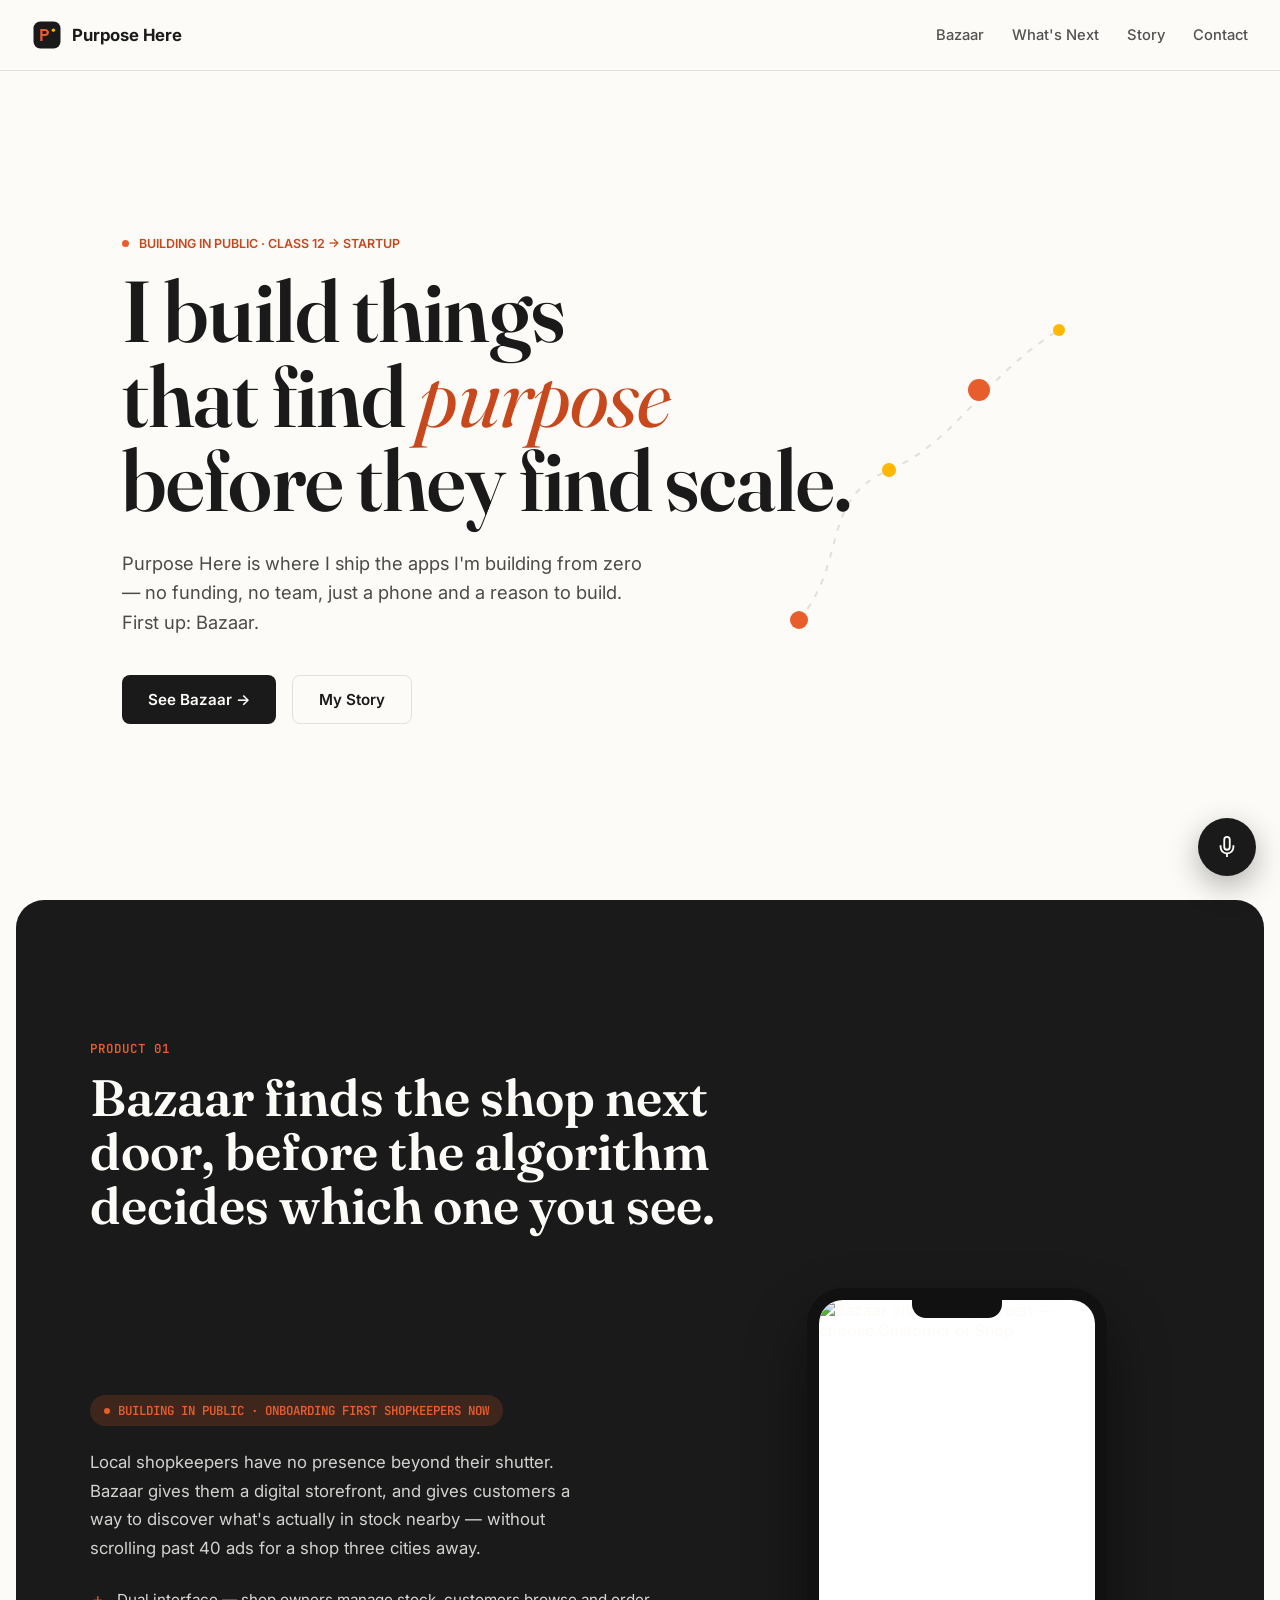
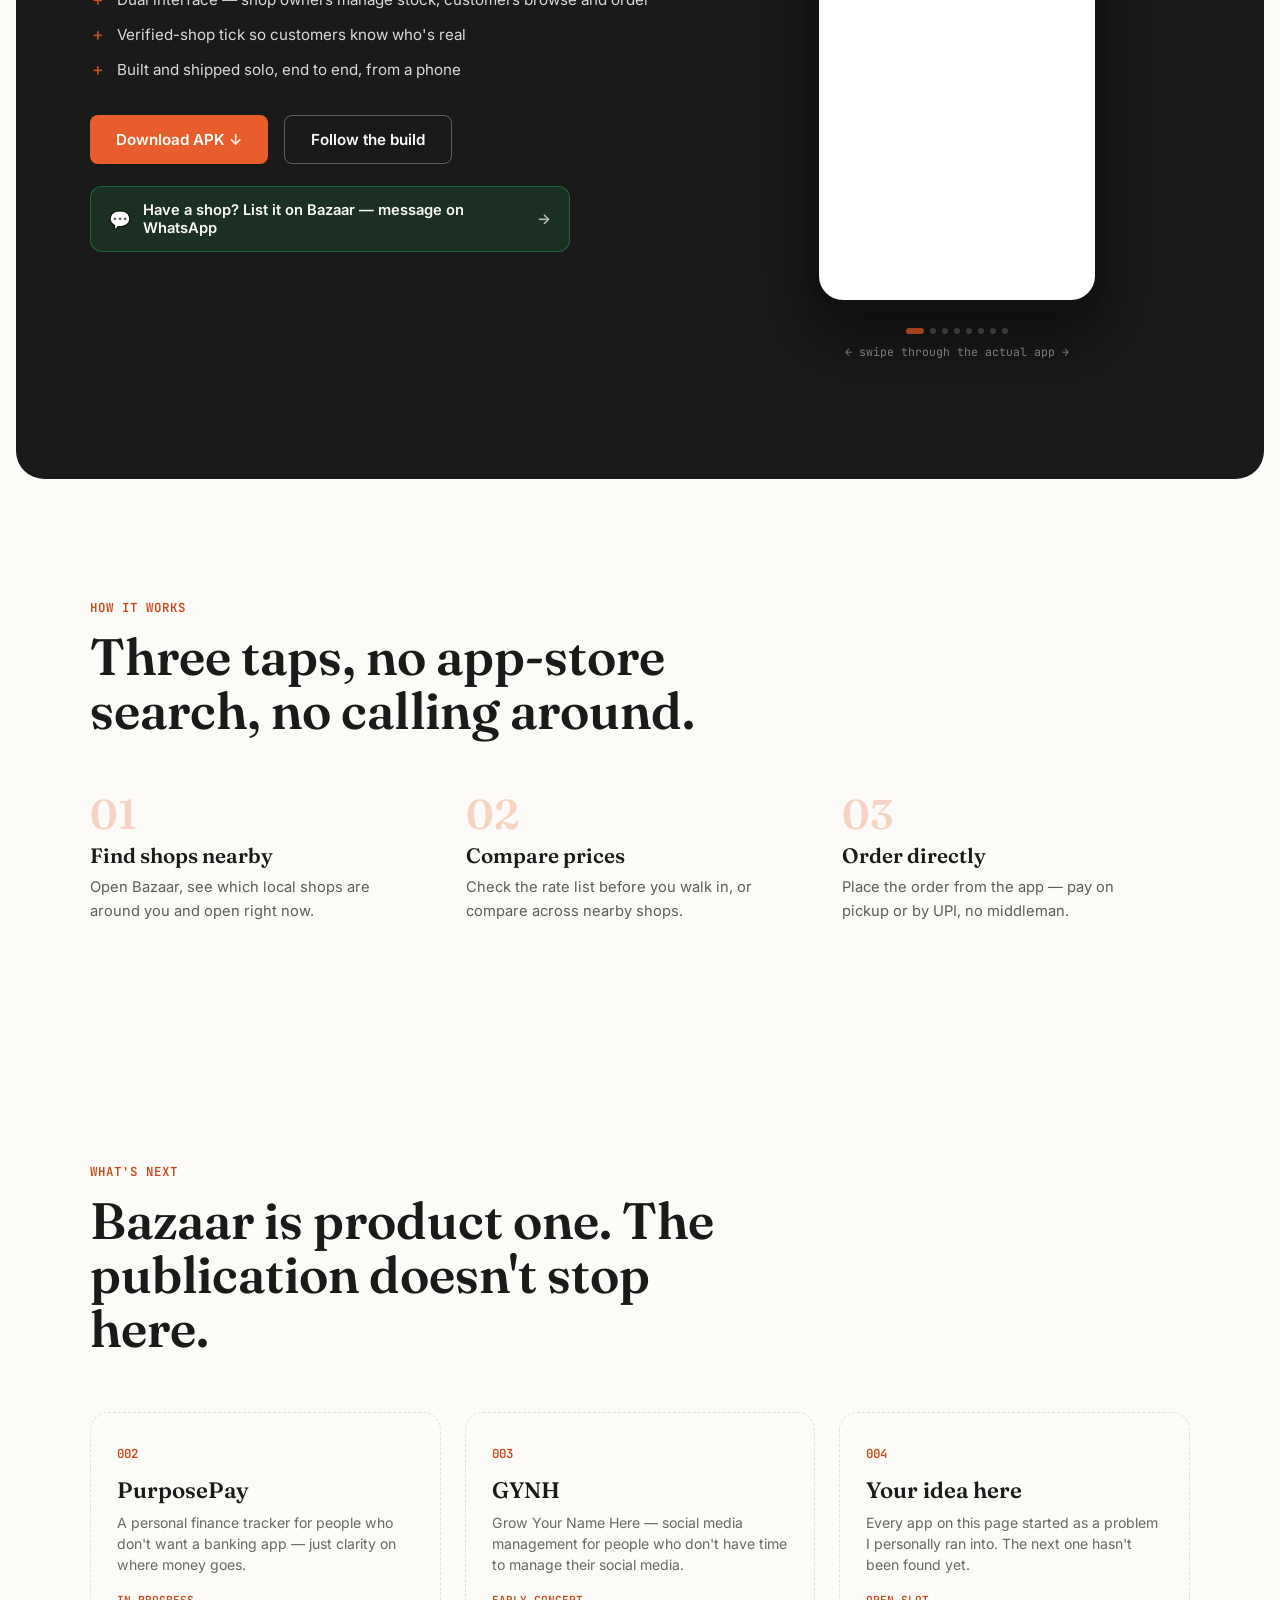
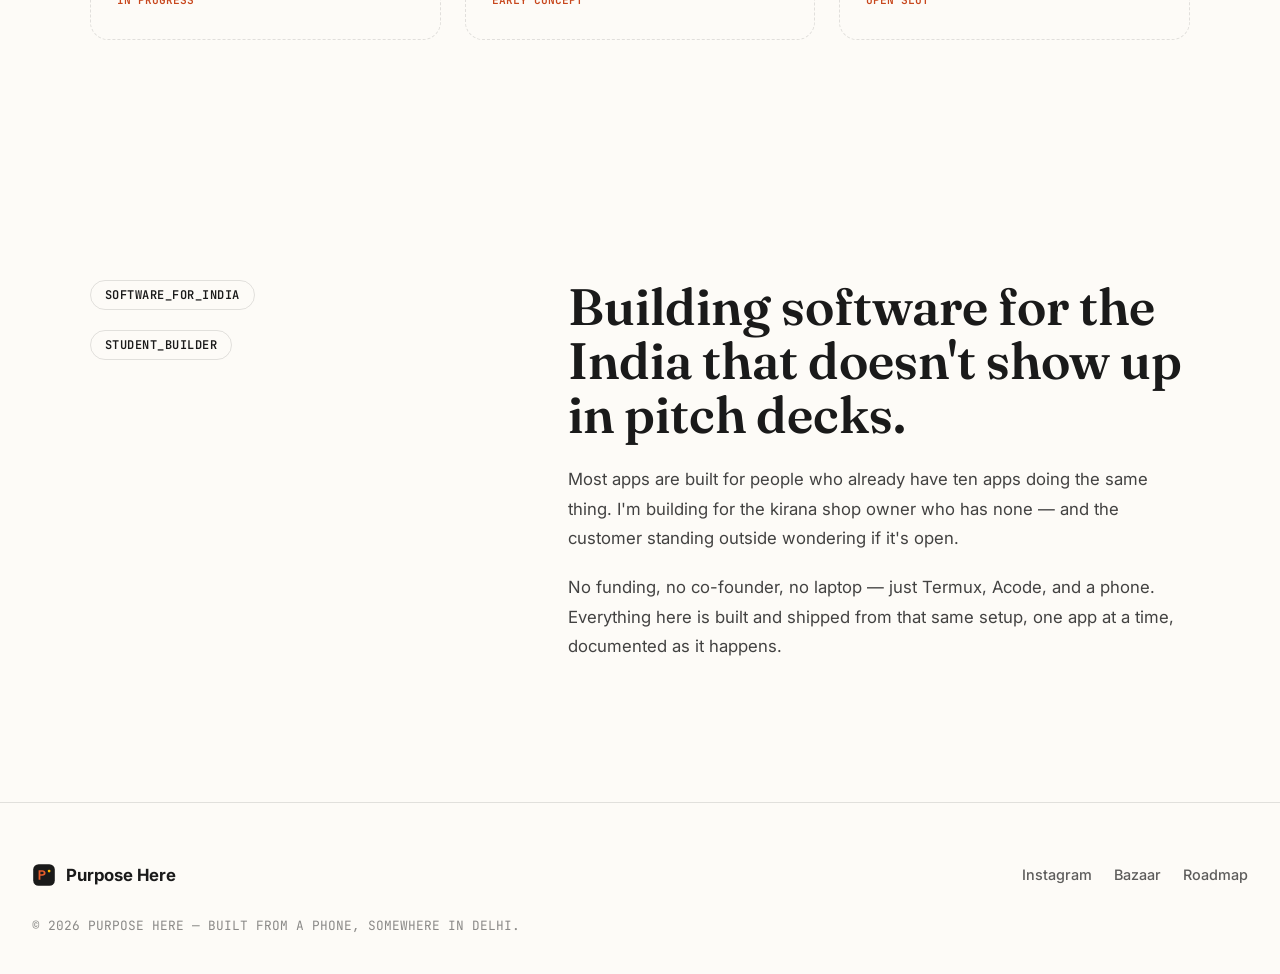
==== index.html @ 05863ca1 "Rename index-1.html to index.html" ====
<!DOCTYPE html>
<html lang="en">
<head>
<meta charset="UTF-8">
<meta name="viewport" content="width=device-width, initial-scale=1.0">
<title>Purpose Here — Sachin Tiwari</title>
<link rel="icon" href="icon.png">
<link rel="manifest" href="manifest.json">
<meta name="theme-color" content="#E85D2C">
<link rel="apple-touch-icon" href="icon.png">
<link rel="preconnect" href="https://fonts.googleapis.com">
<link rel="preconnect" href="https://fonts.gstatic.com" crossorigin>
<link href="https://fonts.googleapis.com/css2?family=Fraunces:opsz,wght@9..144,400..900&family=Inter:wght@400;500;600;700&family=JetBrains+Mono:wght@400;500;600&display=swap" rel="stylesheet">
<style>
  :root{
    --orange:#E85D2C;
    --orange-deep:#C8481E;
    --ink:#1A1A1A;
    --paper:#FDFBF7;
    --charcoal:#2B2B2B;
    --gold:#FFB800;
    --line: rgba(26,26,26,0.12);
  }
  *{margin:0;padding:0;box-sizing:border-box;}
  html{scroll-behavior:smooth;}
  body{
    background:var(--paper);
    color:var(--ink);
    font-family:'Inter',sans-serif;
    overflow-x:hidden;
  }
  .mono{font-family:'JetBrains Mono',monospace; letter-spacing:0.04em;}
  .serif{font-family:'Fraunces',serif;}

  a{color:inherit; text-decoration:none;}
  img{max-width:100%; display:block;}

  /* ---------- NAV ---------- */
  nav{
    position:fixed; top:0; left:0; right:0; z-index:100;
    display:flex; justify-content:space-between; align-items:center;
    padding:20px 32px;
    background:rgba(253,251,247,0.85);
    backdrop-filter:blur(10px);
    border-bottom:1px solid var(--line);
  }
  .brand{display:flex; align-items:center; gap:10px; font-weight:700; font-size:1.05rem;}
  .brand img{width:30px; height:30px;}
  .navlinks{display:flex; gap:28px; font-size:0.92rem; font-weight:500;}
  .navlinks a{opacity:0.75; transition:opacity .2s;}
  .navlinks a:hover{opacity:1;}
  @media (max-width:640px){ .navlinks{display:none;} }

  /* ---------- HERO ---------- */
  .hero{
    min-height:100vh;
    display:flex; flex-direction:column; justify-content:center;
    padding:140px 32px 80px;
    position:relative;
    max-width:1100px; margin:0 auto;
  }
  .eyebrow{
    font-size:0.78rem; font-weight:600; color:var(--orange-deep);
    text-transform:uppercase; margin-bottom:18px; display:flex; align-items:center; gap:10px;
  }
  .eyebrow .dot{width:7px;height:7px;border-radius:50%;background:var(--orange); animation:pulse 1.8s infinite;}
  @keyframes pulse{0%,100%{opacity:1;}50%{opacity:0.3;}}

  .hero h1{
    font-family:'Fraunces', serif;
    font-weight:600;
    font-size:clamp(2.6rem, 7vw, 5.4rem);
    line-height:0.98;
    letter-spacing:-0.01em;
    max-width:880px;
  }
  .hero h1 em{
    font-style:italic; font-weight:400; color:var(--orange-deep);
  }
  .hero p.sub{
    margin-top:26px; font-size:1.15rem; line-height:1.6; max-width:540px; opacity:0.78;
  }
  .hero-cta{margin-top:38px; display:flex; gap:16px; flex-wrap:wrap;}
  .btn{
    padding:14px 26px; border-radius:8px; font-weight:600; font-size:0.95rem;
    display:inline-flex; align-items:center; gap:8px;
    transition:transform .2s ease, box-shadow .2s ease;
  }
  .btn-primary{background:var(--ink); color:var(--paper);}
  .btn-primary:hover{transform:translateY(-2px); box-shadow:0 8px 20px rgba(0,0,0,0.18);}
  .btn-ghost{border:1.5px solid var(--line); color:var(--ink);}
  .btn-ghost:hover{border-color:var(--ink); transform:translateY(-2px);}

  /* pin trail decoration */
  .pin-trail{
    position:absolute; right:0; top:50%; transform:translateY(-50%);
    width:42%; height:420px; pointer-events:none;
    display:none;
  }
  @media (min-width:900px){ .pin-trail{display:block;} }
  .pin-trail svg{width:100%; height:100%;}
  .pin-dot{ fill:var(--orange); }
  .pin-dot.alt{ fill:var(--gold); }

  /* ---------- SECTION SHELL ---------- */
  section{padding:120px 32px;}
  .wrap{max-width:1100px; margin:0 auto;}
  .label{
    font-family:'JetBrains Mono', monospace;
    font-size:0.78rem; font-weight:600; text-transform:uppercase;
    letter-spacing:0.08em; color:var(--orange-deep); margin-bottom:14px; display:block;
  }
  h2.title{
    font-family:'Fraunces', serif; font-weight:600;
    font-size:clamp(2rem, 4.5vw, 3.2rem); line-height:1.05; max-width:680px;
  }

  /* ---------- BAZAAR SECTION ---------- */
  .bazaar-section{ background:var(--ink); color:var(--paper); border-radius:28px; margin:0 16px; }
  .bazaar-section .wrap{padding-top:20px;}
  .bazaar-section .label{color:var(--orange);}
  .bazaar-grid{
    display:grid; grid-template-columns:1.1fr 0.9fr; gap:64px; align-items:center; margin-top:56px;
  }
  @media (max-width:860px){ .bazaar-grid{grid-template-columns:1fr;} }

  .bazaar-copy p{font-size:1.05rem; line-height:1.7; opacity:0.82; max-width:480px; margin-bottom:28px;}
  .status-pill{
    display:inline-flex; align-items:center; gap:8px;
    font-family:'JetBrains Mono',monospace; font-size:0.78rem; font-weight:600;
    background:rgba(232,93,44,0.18); color:var(--orange);
    padding:7px 14px; border-radius:100px; margin-bottom:22px;
  }
  .status-pill .dot{width:6px;height:6px;border-radius:50%;background:var(--orange);}

  .feature-list{display:flex; flex-direction:column; gap:14px; margin-top:8px;}
  .feature-list div{display:flex; gap:12px; align-items:flex-start; font-size:0.95rem; opacity:0.85;}
  .feature-list .tick{color:var(--orange); font-weight:700;}

  .shopkeeper-cta{
    display:flex; align-items:center; gap:12px; margin-top:22px;
    background:rgba(37,211,102,0.12); border:1.5px solid rgba(37,211,102,0.35);
    border-radius:12px; padding:14px 18px; font-size:0.92rem; font-weight:600;
    color:var(--paper); transition:background .2s, transform .2s; max-width:480px;
  }
  .shopkeeper-cta:hover{ background:rgba(37,211,102,0.2); transform:translateY(-2px); }
  .shopkeeper-cta .wa-icon{ font-size:1.1rem; }
  .shopkeeper-cta .arrow{ margin-left:auto; opacity:0.7; }

  .phone-carousel{ width:300px; margin:0 auto; }
  .phone-frame{
    background:#111; border-radius:36px; padding:12px;
    box-shadow:0 30px 60px rgba(0,0,0,0.45); position:relative;
  }
  .phone-notch{
    position:absolute; top:12px; left:50%; transform:translateX(-50%);
    width:90px; height:18px; background:#111; border-radius:0 0 14px 14px; z-index:2;
  }
  .carousel-track{
    display:flex; overflow-x:auto; scroll-snap-type:x mandatory;
    border-radius:24px; -webkit-overflow-scrolling:touch;
    scrollbar-width:none;
  }
  .carousel-track::-webkit-scrollbar{ display:none; }
  .carousel-track img{
    width:100%; flex:0 0 100%; scroll-snap-align:center;
    display:block; height:600px; object-fit:cover; object-position:top;
    background:#fff;
  }
  .carousel-dots{
    display:flex; justify-content:center; gap:6px; margin-top:16px;
  }
  .carousel-dots span{
    width:6px; height:6px; border-radius:50%; background:rgba(253,251,247,0.25);
    transition:background .2s, width .2s;
  }
  .carousel-dots span.active{ background:var(--orange); width:18px; border-radius:4px; }
  .carousel-hint{
    text-align:center; font-family:'JetBrains Mono',monospace; font-size:0.72rem;
    opacity:0.45; margin-top:10px; color:var(--paper);
  }

  /* ---------- HOW IT WORKS ---------- */
  .how-grid{
    display:grid; grid-template-columns:repeat(3,1fr); gap:28px; margin-top:56px;
  }
  @media (max-width:860px){ .how-grid{grid-template-columns:1fr; gap:36px;} }
  .how-step{ position:relative; padding-left:0; }
  .how-num{
    font-family:'Fraunces',serif; font-size:2.6rem; font-weight:600;
    color:rgba(232,93,44,0.25); display:block; line-height:1;
  }
  .how-step h3{
    font-family:'Fraunces',serif; font-size:1.3rem; font-weight:600; margin-top:8px;
  }
  .how-step p{ font-size:0.92rem; opacity:0.7; margin-top:8px; line-height:1.6; max-width:320px; }

  .future-grid{
    display:grid; grid-template-columns:repeat(3,1fr); gap:24px; margin-top:56px;
  }
  @media (max-width:860px){ .future-grid{grid-template-columns:1fr;} }
  .future-card{
    border:1.5px dashed var(--line); border-radius:18px; padding:32px 26px;
    min-height:220px; display:flex; flex-direction:column; justify-content:space-between;
    transition:border-color .2s, transform .2s;
  }
  .future-card:hover{border-color:var(--orange); transform:translateY(-4px);}
  .future-card .num{font-family:'JetBrains Mono',monospace; font-size:0.78rem; color:var(--orange-deep); font-weight:600;}
  .future-card h3{font-family:'Fraunces',serif; font-size:1.4rem; margin-top:14px; font-weight:600;}
  .future-card p{font-size:0.88rem; opacity:0.65; margin-top:8px; line-height:1.5;}
  .future-card .soon{
    margin-top:18px; font-family:'JetBrains Mono',monospace; font-size:0.7rem; font-weight:600;
    color:var(--orange-deep); text-transform:uppercase;
  }

  /* ---------- STORY ---------- */
  .story-section{display:grid; grid-template-columns:0.8fr 1.2fr; gap:64px; align-items:start;}
  @media (max-width:860px){ .story-section{grid-template-columns:1fr; gap:32px;} }
  .story-section p{font-size:1.05rem; line-height:1.75; opacity:0.82; margin-bottom:20px;}
  .story-tag{
    font-family:'JetBrains Mono',monospace; font-size:0.75rem; font-weight:600;
    border:1px solid var(--line); border-radius:100px; padding:6px 14px; display:inline-block; margin-bottom:10px;
  }

  /* ---------- FOOTER ---------- */
  footer{
    padding:60px 32px 40px; border-top:1px solid var(--line);
    display:flex; justify-content:space-between; align-items:center; flex-wrap:wrap; gap:20px;
  }
  footer .brand img{width:24px;height:24px;}
  .foot-links{display:flex; gap:22px; font-size:0.9rem; font-weight:500;}
  .foot-links a{opacity:0.7; transition:opacity .2s;}
  .foot-links a:hover{opacity:1; color:var(--orange-deep);}
  .copyright{font-size:0.8rem; opacity:0.5; width:100%; margin-top:10px; font-family:'JetBrains Mono',monospace;}

  /* ---------- TECH SHOWCASE ---------- */
  .tech-section{ perspective:1200px; }
  .tech-grid{
    display:grid; grid-template-columns:repeat(3,1fr); gap:22px; margin-top:56px;
  }
  @media (max-width:860px){ .tech-grid{grid-template-columns:1fr;} }
  .tech-card{
    background:var(--charcoal); color:var(--paper); border-radius:18px; padding:28px 24px;
    position:relative; overflow:hidden; min-height:200px;
    transform-style:preserve-3d; transition:transform .15s ease-out, box-shadow .25s ease;
    cursor:default;
  }
  .tech-card:hover{ box-shadow:0 24px 50px rgba(0,0,0,0.35); }
  .tech-card .glow{
    position:absolute; width:160px; height:160px; border-radius:50%;
    background:radial-gradient(circle, rgba(232,93,44,0.35), transparent 70%);
    top:-60px; right:-60px; pointer-events:none;
  }
  .tech-card .tag-live{
    font-family:'JetBrains Mono',monospace; font-size:0.65rem; font-weight:600;
    color:var(--orange); text-transform:uppercase; letter-spacing:0.06em;
  }
  .tech-card .tag-vision{
    font-family:'JetBrains Mono',monospace; font-size:0.65rem; font-weight:600;
    color:var(--gold); text-transform:uppercase; letter-spacing:0.06em;
  }
  .tech-card h3{font-family:'Fraunces',serif; font-size:1.3rem; margin-top:12px; font-weight:600;}
  .tech-card p{font-size:0.86rem; opacity:0.7; margin-top:8px; line-height:1.55;}

  /* voice button */
  .voice-fab{
    position:fixed; bottom:24px; right:24px; z-index:90;
    width:58px; height:58px; border-radius:50%;
    background:var(--ink); color:var(--paper);
    display:flex; align-items:center; justify-content:center;
    border:none; cursor:pointer; box-shadow:0 10px 30px rgba(0,0,0,0.3);
    transition:transform .2s, background .2s;
  }
  .voice-fab:hover{ transform:scale(1.06); }
  .voice-fab.listening{ background:var(--orange); animation:listen-pulse 1s infinite; }
  @keyframes listen-pulse{ 0%,100%{box-shadow:0 0 0 0 rgba(232,93,44,0.5);} 50%{box-shadow:0 0 0 14px rgba(232,93,44,0);} }
  .voice-toast{
    position:fixed; bottom:92px; right:24px; z-index:90;
    background:var(--ink); color:var(--paper); font-family:'JetBrains Mono',monospace;
    font-size:0.78rem; padding:10px 16px; border-radius:10px; opacity:0; transform:translateY(8px);
    transition:opacity .25s, transform .25s; pointer-events:none; max-width:240px;
  }
  .voice-toast.show{ opacity:1; transform:translateY(0); }

  /* AR preview card */
  .ar-stage{
    perspective:900px; width:140px; height:140px; margin:0 auto 14px;
  }
  .ar-cube{
    width:100%; height:100%; position:relative; transform-style:preserve-3d;
    animation:ar-spin 7s linear infinite;
  }
  @keyframes ar-spin{ from{transform:rotateY(0) rotateX(8deg);} to{transform:rotateY(360deg) rotateX(8deg);} }
  .ar-face{
    position:absolute; width:140px; height:140px; border:1.5px solid rgba(232,93,44,0.5);
    background:rgba(232,93,44,0.08); border-radius:14px;
    display:flex; align-items:center; justify-content:center;
  }
  .ar-face:nth-child(1){ transform:translateZ(70px); }
  .ar-face:nth-child(2){ transform:rotateY(180deg) translateZ(70px); }
  .ar-face:nth-child(3){ transform:rotateY(90deg) translateZ(70px); }
  .ar-face:nth-child(4){ transform:rotateY(-90deg) translateZ(70px); }

  @media (prefers-reduced-motion: reduce){
    .ar-cube{ animation:none; }
    .tech-card{ transition:none; }
  }

  a:focus-visible, button:focus-visible{outline:2px solid var(--orange); outline-offset:3px;}

  @media (prefers-reduced-motion: reduce){
    .eyebrow .dot{animation:none;}
    *{transition:none !important;}
  }
</style>
</head>
<body>

<nav>
  <div class="brand">
    <svg width="30" height="30" viewBox="0 0 40 40" fill="none">
      <rect x="2" y="2" width="36" height="36" rx="9" fill="#1A1A1A"/>
      <path d="M11 28V12h6.2c3.4 0 5.4 1.8 5.4 4.7 0 2.9-2 4.7-5.4 4.7H14v6.6h-3z" fill="#E85D2C"/>
      <path d="M14 18.6h3c1.5 0 2.4-.7 2.4-2 0-1.2-.9-1.9-2.4-1.9h-3v3.9z" fill="#1A1A1A"/>
      <circle cx="28.5" cy="13.5" r="2.3" fill="#FFB800"/>
    </svg>
    Purpose Here
  </div>
  <div class="navlinks">
    <a href="#bazaar">Bazaar</a>
    <a href="#future">What's Next</a>
    <a href="#story">Story</a>
    <a href="#contact">Contact</a>
  </div>
</nav>

<!-- HERO -->
<section class="hero">
  <div class="eyebrow"><span class="dot"></span> BUILDING IN PUBLIC · CLASS 12 → STARTUP</div>
  <h1>I build things<br>that find <em>purpose</em><br>before they find scale.</h1>
  <p class="sub">Purpose Here is where I ship the apps I'm building from zero — no funding, no team, just a phone and a reason to build. First up: Bazaar.</p>
  <div class="hero-cta">
    <a href="#bazaar" class="btn btn-primary">See Bazaar →</a>
    <a href="#story" class="btn btn-ghost">My Story</a>
  </div>

  <div class="pin-trail" aria-hidden="true">
    <svg viewBox="0 0 400 420" fill="none">
      <path d="M40 380 C 90 320, 60 260, 130 230 C 200 200, 220 140, 300 90" stroke="#1A1A1A" stroke-opacity="0.12" stroke-width="2" stroke-dasharray="6 8"/>
      <circle class="pin-dot" cx="40" cy="380" r="9"/>
      <circle class="pin-dot alt" cx="130" cy="230" r="7"/>
      <circle class="pin-dot" cx="220" cy="150" r="11"/>
      <circle class="pin-dot alt" cx="300" cy="90" r="6"/>
    </svg>
  </div>
</section>

<!-- BAZAAR -->
<section class="bazaar-section" id="bazaar">
  <div class="wrap">
    <span class="label">PRODUCT 01</span>
    <h2 class="title">Bazaar finds the shop next door, before the algorithm decides which one you see.</h2>

    <div class="bazaar-grid">
      <div class="bazaar-copy">
        <span class="status-pill"><span class="dot"></span>BUILDING IN PUBLIC · ONBOARDING FIRST SHOPKEEPERS NOW</span>
        <p>Local shopkeepers have no presence beyond their shutter. Bazaar gives them a digital storefront, and gives customers a way to discover what's actually in stock nearby — without scrolling past 40 ads for a shop three cities away.</p>

        <div class="feature-list">
          <div><span class="tick">＋</span> Dual interface — shop owners manage stock, customers browse and order</div>
          <div><span class="tick">＋</span> Verified-shop tick so customers know who's real</div>
          <div><span class="tick">＋</span> Built and shipped solo, end to end, from a phone</div>
        </div>

        <div class="hero-cta" style="margin-top:34px;">
          <a href="https://drive.google.com/uc?export=download&id=1cqMkyef087T2KyIrzPQ7swjCarUPVy2G" class="btn btn-primary" style="background:var(--orange);">Download APK ↓</a>
          <a href="https://instagram.com/sachintiwari_here" class="btn btn-ghost" style="border-color:rgba(253,251,247,0.3); color:var(--paper);">Follow the build</a>
        </div>

        <a href="https://wa.me/919910377585?text=Hi%2C%20I%20want%20to%20list%20my%20shop%20on%20Bazaar" class="shopkeeper-cta">
          <span class="wa-icon">💬</span>
          <span>Have a shop? List it on Bazaar — message on WhatsApp</span>
          <span class="arrow">→</span>
        </a>
      </div>

      <div class="phone-carousel" aria-label="Bazaar app screenshots">
        <div class="phone-frame">
          <div class="phone-notch"></div>
          <div class="carousel-track" id="carouselTrack">
            <img src="screenshots/1000027518.png" alt="Bazaar onboarding screen — choose Customer or Shop">
            <img src="screenshots/1000027519.png" alt="Bazaar home screen — nearby shops list">
            <img src="screenshots/1000027520.png" alt="Bazaar shop profile — rate list">
            <img src="screenshots/1000027530.png" alt="Bazaar order screen — cash on pickup or UPI">
            <img src="screenshots/1000027526.png" alt="Bazaar vendor dashboard">
            <img src="screenshots/1000027521.png" alt="Bazaar shop info — call and WhatsApp">
            <img src="screenshots/1000027527.png" alt="Bazaar vendor products screen">
            <img src="screenshots/1000027528.png" alt="Bazaar vendor incoming order">
          </div>
        </div>
        <div class="carousel-dots" id="carouselDots"></div>
        <p class="carousel-hint">← swipe through the actual app →</p>
      </div>
    </div>
  </div>
</section>

<!-- HOW IT WORKS -->
<section id="how">
  <div class="wrap">
    <span class="label">HOW IT WORKS</span>
    <h2 class="title">Three taps, no app-store search, no calling around.</h2>

    <div class="how-grid">
      <div class="how-step">
        <span class="how-num">01</span>
        <h3>Find shops nearby</h3>
        <p>Open Bazaar, see which local shops are around you and open right now.</p>
      </div>
      <div class="how-step">
        <span class="how-num">02</span>
        <h3>Compare prices</h3>
        <p>Check the rate list before you walk in, or compare across nearby shops.</p>
      </div>
      <div class="how-step">
        <span class="how-num">03</span>
        <h3>Order directly</h3>
        <p>Place the order from the app — pay on pickup or by UPI, no middleman.</p>
      </div>
    </div>
  </div>
</section>



<!-- FUTURE -->
<section id="future">
  <div class="wrap">
    <span class="label">WHAT'S NEXT</span>
    <h2 class="title">Bazaar is product one. The publication doesn't stop here.</h2>

    <div class="future-grid">
      <div class="future-card">
        <span class="num">002</span>
        <div>
          <h3>PurposePay</h3>
          <p>A personal finance tracker for people who don't want a banking app — just clarity on where money goes.</p>
        </div>
        <span class="soon">In progress</span>
      </div>
      <div class="future-card">
        <span class="num">003</span>
        <div>
          <h3>GYNH</h3>
          <p>Grow Your Name Here — social media management for people who don't have time to manage their social media.</p>
        </div>
        <span class="soon">Early concept</span>
      </div>
      <div class="future-card">
        <span class="num">004</span>
        <div>
          <h3>Your idea here</h3>
          <p>Every app on this page started as a problem I personally ran into. The next one hasn't been found yet.</p>
        </div>
        <span class="soon">Open slot</span>
      </div>
    </div>
  </div>
</section>

<!-- STORY -->
<section id="story">
  <div class="wrap story-section">
    <div>
      <span class="story-tag mono">SOFTWARE_FOR_INDIA</span><br>
      <span class="story-tag mono" style="margin-top:10px;">STUDENT_BUILDER</span>
    </div>
    <div>
      <h2 class="title" style="margin-bottom:24px;">Building software for the India that doesn't show up in pitch decks.</h2>
      <p>Most apps are built for people who already have ten apps doing the same thing. I'm building for the kirana shop owner who has none — and the customer standing outside wondering if it's open.</p>
      <p>No funding, no co-founder, no laptop — just Termux, Acode, and a phone. Everything here is built and shipped from that same setup, one app at a time, documented as it happens.</p>
    </div>
  </div>
</section>

<!-- FOOTER -->
<footer id="contact">
  <div class="brand">
    <svg width="24" height="24" viewBox="0 0 40 40" fill="none">
      <rect x="2" y="2" width="36" height="36" rx="9" fill="#1A1A1A"/>
      <path d="M11 28V12h6.2c3.4 0 5.4 1.8 5.4 4.7 0 2.9-2 4.7-5.4 4.7H14v6.6h-3z" fill="#E85D2C"/>
      <path d="M14 18.6h3c1.5 0 2.4-.7 2.4-2 0-1.2-.9-1.9-2.4-1.9h-3v3.9z" fill="#1A1A1A"/>
      <circle cx="28.5" cy="13.5" r="2.3" fill="#FFB800"/>
    </svg>
    Purpose Here
  </div>
  <div class="foot-links">
    <a href="https://instagram.com/sachintiwari_here">Instagram</a>
    <a href="#bazaar">Bazaar</a>
    <a href="#future">Roadmap</a>
  </div>
  <div class="copyright">© 2026 PURPOSE HERE — BUILT FROM A PHONE, SOMEWHERE IN DELHI.</div>
</footer>
<button class="voice-fab" id="voiceFab" aria-label="Voice navigation">
  <svg width="22" height="22" viewBox="0 0 24 24" fill="none" stroke="currentColor" stroke-width="2">
    <path d="M12 1a3 3 0 0 0-3 3v8a3 3 0 0 0 6 0V4a3 3 0 0 0-3-3z"/>
    <path d="M19 10v2a7 7 0 0 1-14 0v-2"/>
    <line x1="12" y1="19" x2="12" y2="23"/>
  </svg>
</button>
<div class="voice-toast" id="voiceToast"></div>

<script>
  // ---- Screenshot carousel: dots + active tracking ----
  const track = document.getElementById('carouselTrack');
  const dotsWrap = document.getElementById('carouselDots');
  if (track && dotsWrap) {
    const slides = track.querySelectorAll('img');
    slides.forEach((_, i) => {
      const dot = document.createElement('span');
      if (i === 0) dot.classList.add('active');
      dot.addEventListener('click', () => {
        track.scrollTo({ left: track.clientWidth * i, behavior: 'smooth' });
      });
      dotsWrap.appendChild(dot);
    });
    track.addEventListener('scroll', () => {
      const idx = Math.round(track.scrollLeft / track.clientWidth);
      dotsWrap.querySelectorAll('span').forEach((d, i) => d.classList.toggle('active', i === idx));
    });
  }

  if ('serviceWorker' in navigator) {
    window.addEventListener('load', () => {
      navigator.serviceWorker.register('sw.js').catch(() => {});
    });
  }

  // ---- 3D tilt on tech cards ----
  document.querySelectorAll('[data-tilt]').forEach(card => {
    card.addEventListener('mousemove', (e) => {
      const r = card.getBoundingClientRect();
      const x = (e.clientX - r.left) / r.width - 0.5;
      const y = (e.clientY - r.top) / r.height - 0.5;
      card.style.transform = `rotateY(${x * 14}deg) rotateX(${-y * 14}deg) translateZ(8px)`;
    });
    card.addEventListener('mouseleave', () => {
      card.style.transform = 'rotateY(0) rotateX(0) translateZ(0)';
    });
  });

  // ---- Adaptive interface: track dwell time, lightly emphasize what's viewed ----
  const dwell = {};
  const sections = document.querySelectorAll('section[id]');
  const observer = new IntersectionObserver((entries) => {
    entries.forEach(entry => {
      const id = entry.target.id;
      if (entry.isIntersecting) {
        dwell[id] = (dwell[id] || 0) + 1;
        if (dwell[id] > 3) {
          const navLink = document.querySelector(`.navlinks a[href="#${id}"]`);
          if (navLink) navLink.style.opacity = '1';
        }
      }
    });
  }, { threshold: 0.6 });
  sections.forEach(s => observer.observe(s));

  // ---- Voice navigation (Web Speech API) ----
  const voiceFab = document.getElementById('voiceFab');
  const voiceToast = document.getElementById('voiceToast');
  const SpeechRecognition = window.SpeechRecognition || window.webkitSpeechRecognition;

  function showToast(msg, ms = 2200) {
    voiceToast.textContent = msg;
    voiceToast.classList.add('show');
    setTimeout(() => voiceToast.classList.remove('show'), ms);
  }

  const routes = {
    bazaar: 'bazaar', shop: 'bazaar', shops: 'bazaar',
    future: 'future', next: 'future', roadmap: 'future',
    story: 'story', about: 'story',
    contact: 'contact', footer: 'contact',
    top: null
  };

  if (SpeechRecognition) {
    const recognition = new SpeechRecognition();
    recognition.lang = 'en-IN';
    recognition.continuous = false;
    recognition.interimResults = false;

    voiceFab.addEventListener('click', () => {
      voiceFab.classList.add('listening');
      showToast('Listening… try "Bazaar" or "story"', 4000);
      try { recognition.start(); } catch (e) {}
    });

    recognition.addEventListener('result', (e) => {
      const said = e.results[0][0].transcript.toLowerCase();
      let matched = false;
      for (const key in routes) {
        if (said.includes(key)) {
          matched = true;
          if (key === 'top') {
            window.scrollTo({ top: 0, behavior: 'smooth' });
            showToast('Going to top');
          } else {
            document.getElementById(routes[key])?.scrollIntoView({ behavior: 'smooth' });
            showToast(`Heard "${said}" → going to ${routes[key]}`);
          }
          break;
        }
      }
      if (!matched) showToast(`Heard "${said}" — try "Bazaar", "story", or "next"`);
    });

    recognition.addEventListener('end', () => voiceFab.classList.remove('listening'));
    recognition.addEventListener('error', () => {
      voiceFab.classList.remove('listening');
      showToast('Mic blocked — allow microphone access');
    });
  } else {
    voiceFab.addEventListener('click', () => {
      showToast('Voice control not supported on this browser');
    });
  }
</script>

</body>
</html>
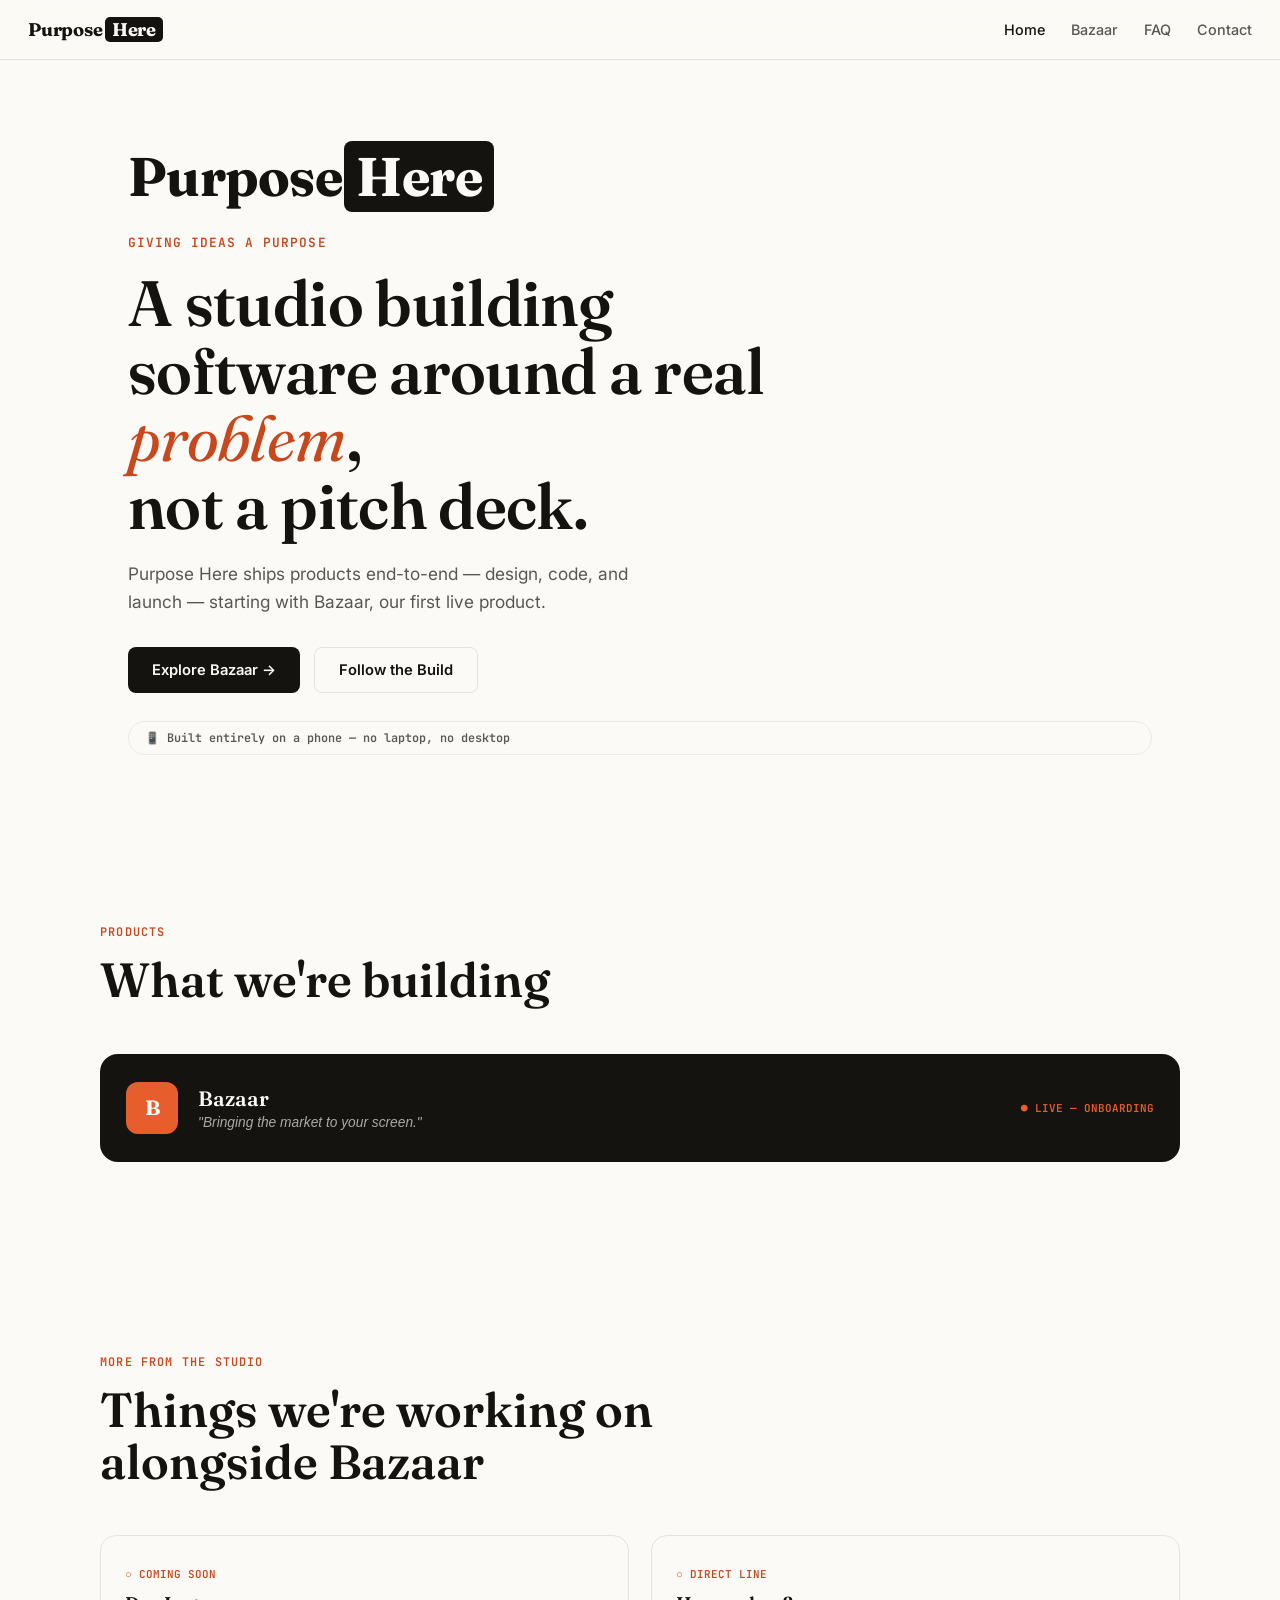
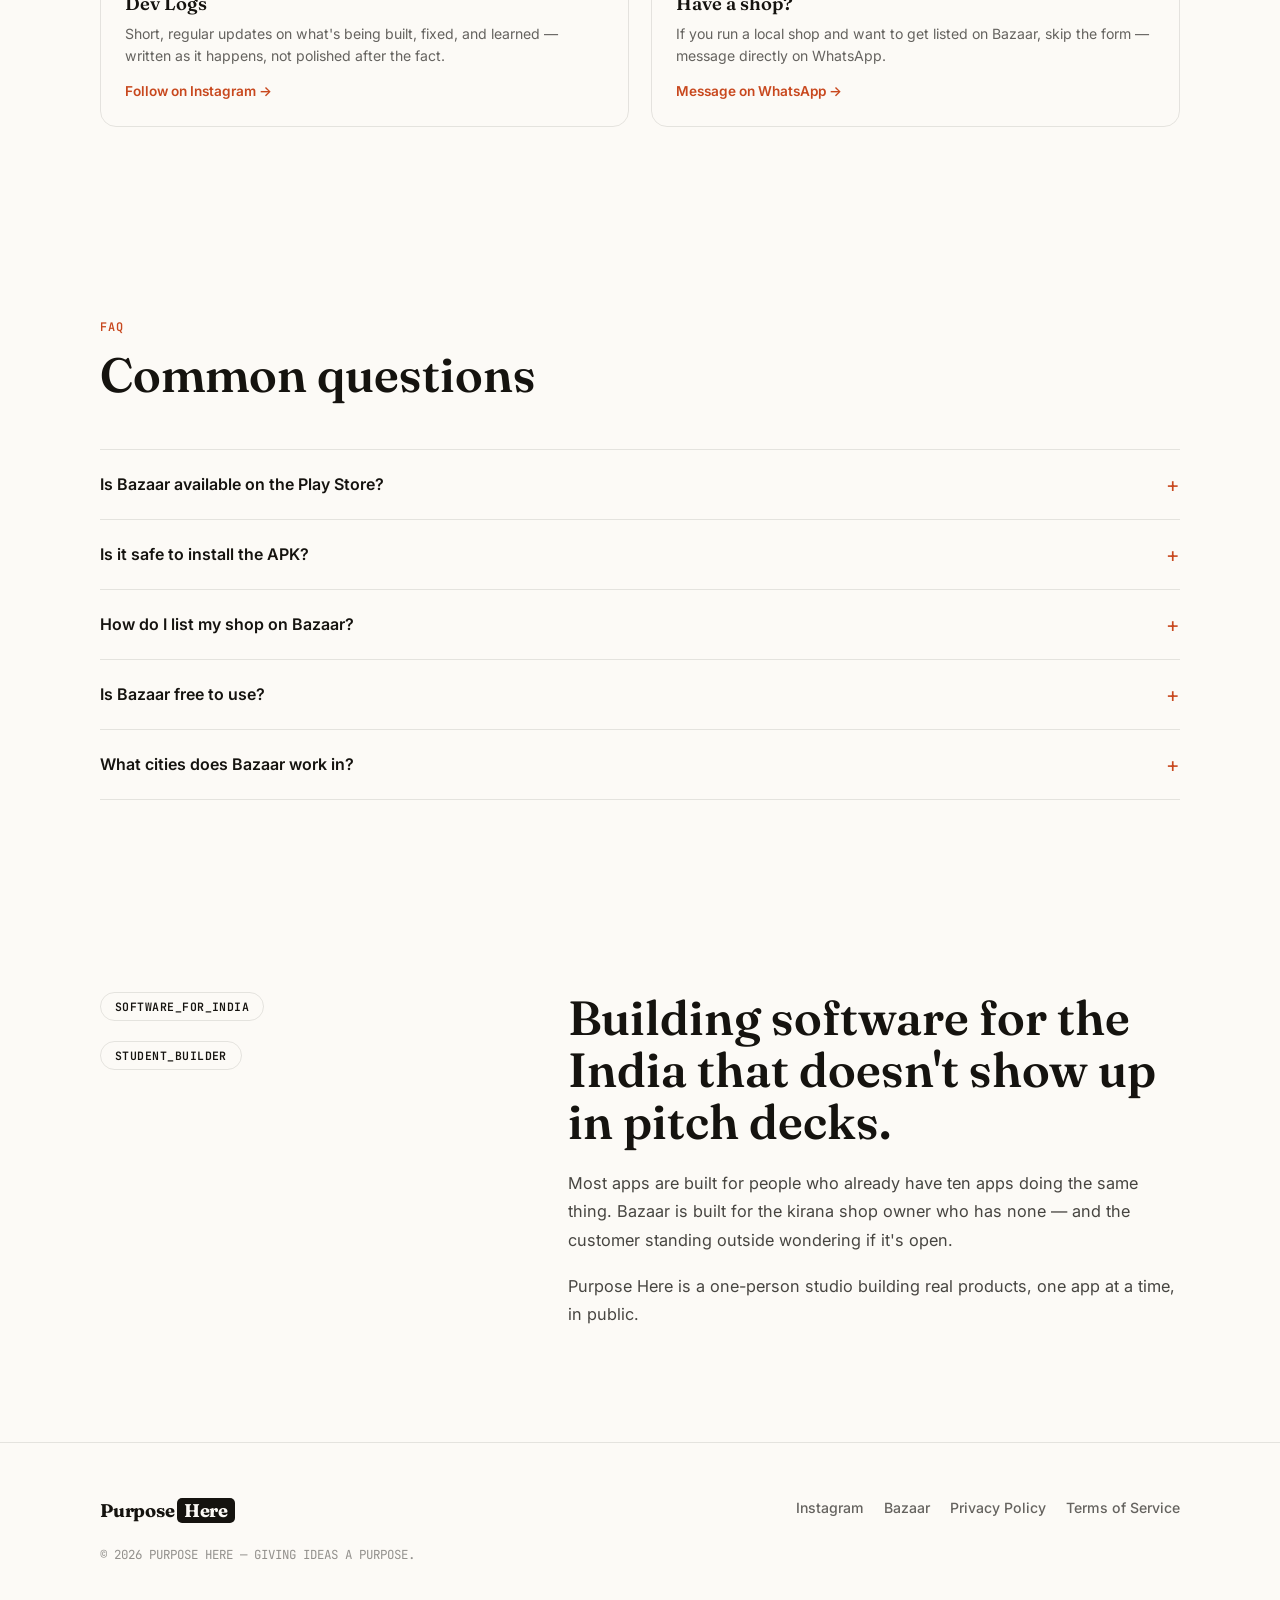
==== commit 30eaaf2f: "Add files via upload" ====
--- a/index.html
+++ b/index.html
@@ -3,472 +3,184 @@
 <head>
 <meta charset="UTF-8">
 <meta name="viewport" content="width=device-width, initial-scale=1.0">
-<title>Purpose Here — Sachin Tiwari</title>
+<title>Purpose Here — Studio</title>
 <link rel="icon" href="icon.png">
 <link rel="manifest" href="manifest.json">
 <meta name="theme-color" content="#E85D2C">
 <link rel="apple-touch-icon" href="icon.png">
+<meta name="description" content="Purpose Here — a one-person studio building real software, starting with Bazaar.">
+<meta property="og:title" content="Purpose Here">
+<meta property="og:description" content="A one-person studio building real software, starting with Bazaar — bringing the market to your screen.">
 <link rel="preconnect" href="https://fonts.googleapis.com">
 <link rel="preconnect" href="https://fonts.gstatic.com" crossorigin>
 <link href="https://fonts.googleapis.com/css2?family=Fraunces:opsz,wght@9..144,400..900&family=Inter:wght@400;500;600;700&family=JetBrains+Mono:wght@400;500;600&display=swap" rel="stylesheet">
+<link rel="stylesheet" href="styles.css">
 <style>
-  :root{
-    --orange:#E85D2C;
-    --orange-deep:#C8481E;
-    --ink:#1A1A1A;
-    --paper:#FDFBF7;
-    --charcoal:#2B2B2B;
-    --gold:#FFB800;
-    --line: rgba(26,26,26,0.12);
-  }
-  *{margin:0;padding:0;box-sizing:border-box;}
-  html{scroll-behavior:smooth;}
-  body{
-    background:var(--paper);
-    color:var(--ink);
-    font-family:'Inter',sans-serif;
-    overflow-x:hidden;
-  }
-  .mono{font-family:'JetBrains Mono',monospace; letter-spacing:0.04em;}
-  .serif{font-family:'Fraunces',serif;}
-
-  a{color:inherit; text-decoration:none;}
-  img{max-width:100%; display:block;}
-
-  /* ---------- NAV ---------- */
-  nav{
-    position:fixed; top:0; left:0; right:0; z-index:100;
-    display:flex; justify-content:space-between; align-items:center;
-    padding:20px 32px;
-    background:rgba(253,251,247,0.85);
-    backdrop-filter:blur(10px);
-    border-bottom:1px solid var(--line);
-  }
-  .brand{display:flex; align-items:center; gap:10px; font-weight:700; font-size:1.05rem;}
-  .brand img{width:30px; height:30px;}
-  .navlinks{display:flex; gap:28px; font-size:0.92rem; font-weight:500;}
-  .navlinks a{opacity:0.75; transition:opacity .2s;}
-  .navlinks a:hover{opacity:1;}
-  @media (max-width:640px){ .navlinks{display:none;} }
-
-  /* ---------- HERO ---------- */
   .hero{
-    min-height:100vh;
-    display:flex; flex-direction:column; justify-content:center;
-    padding:140px 32px 80px;
-    position:relative;
-    max-width:1100px; margin:0 auto;
-  }
-  .eyebrow{
-    font-size:0.78rem; font-weight:600; color:var(--orange-deep);
-    text-transform:uppercase; margin-bottom:18px; display:flex; align-items:center; gap:10px;
-  }
-  .eyebrow .dot{width:7px;height:7px;border-radius:50%;background:var(--orange); animation:pulse 1.8s infinite;}
-  @keyframes pulse{0%,100%{opacity:1;}50%{opacity:0.3;}}
-
+    min-height:92vh; display:flex; flex-direction:column; justify-content:center;
+    padding:130px 28px 60px; max-width:1080px; margin:0 auto; position:relative;
+  }
+  .hero-banner{
+    font-family:'Fraunces',serif; font-weight:700; font-size:clamp(2.2rem,6vw,3.4rem);
+    margin-bottom:24px; letter-spacing:-0.01em;
+  }
+  .hero-banner .p2{ padding:2px 12px; border-radius:8px; }
+  .ph-tagline{
+    font-family:'JetBrains Mono',monospace; font-size:0.8rem; font-weight:600;
+    color:var(--orange-deep); text-transform:uppercase; letter-spacing:0.08em; margin-bottom:18px;
+  }
   .hero h1{
-    font-family:'Fraunces', serif;
-    font-weight:600;
-    font-size:clamp(2.6rem, 7vw, 5.4rem);
-    line-height:0.98;
-    letter-spacing:-0.01em;
-    max-width:880px;
-  }
-  .hero h1 em{
-    font-style:italic; font-weight:400; color:var(--orange-deep);
-  }
-  .hero p.sub{
-    margin-top:26px; font-size:1.15rem; line-height:1.6; max-width:540px; opacity:0.78;
-  }
-  .hero-cta{margin-top:38px; display:flex; gap:16px; flex-wrap:wrap;}
-  .btn{
-    padding:14px 26px; border-radius:8px; font-weight:600; font-size:0.95rem;
-    display:inline-flex; align-items:center; gap:8px;
-    transition:transform .2s ease, box-shadow .2s ease;
-  }
-  .btn-primary{background:var(--ink); color:var(--paper);}
-  .btn-primary:hover{transform:translateY(-2px); box-shadow:0 8px 20px rgba(0,0,0,0.18);}
-  .btn-ghost{border:1.5px solid var(--line); color:var(--ink);}
-  .btn-ghost:hover{border-color:var(--ink); transform:translateY(-2px);}
-
-  /* pin trail decoration */
-  .pin-trail{
-    position:absolute; right:0; top:50%; transform:translateY(-50%);
-    width:42%; height:420px; pointer-events:none;
-    display:none;
-  }
-  @media (min-width:900px){ .pin-trail{display:block;} }
-  .pin-trail svg{width:100%; height:100%;}
-  .pin-dot{ fill:var(--orange); }
-  .pin-dot.alt{ fill:var(--gold); }
-
-  /* ---------- SECTION SHELL ---------- */
-  section{padding:120px 32px;}
-  .wrap{max-width:1100px; margin:0 auto;}
-  .label{
-    font-family:'JetBrains Mono', monospace;
-    font-size:0.78rem; font-weight:600; text-transform:uppercase;
-    letter-spacing:0.08em; color:var(--orange-deep); margin-bottom:14px; display:block;
-  }
-  h2.title{
     font-family:'Fraunces', serif; font-weight:600;
-    font-size:clamp(2rem, 4.5vw, 3.2rem); line-height:1.05; max-width:680px;
-  }
-
-  /* ---------- BAZAAR SECTION ---------- */
-  .bazaar-section{ background:var(--ink); color:var(--paper); border-radius:28px; margin:0 16px; }
-  .bazaar-section .wrap{padding-top:20px;}
-  .bazaar-section .label{color:var(--orange);}
-  .bazaar-grid{
-    display:grid; grid-template-columns:1.1fr 0.9fr; gap:64px; align-items:center; margin-top:56px;
-  }
-  @media (max-width:860px){ .bazaar-grid{grid-template-columns:1fr;} }
-
-  .bazaar-copy p{font-size:1.05rem; line-height:1.7; opacity:0.82; max-width:480px; margin-bottom:28px;}
-  .status-pill{
-    display:inline-flex; align-items:center; gap:8px;
-    font-family:'JetBrains Mono',monospace; font-size:0.78rem; font-weight:600;
-    background:rgba(232,93,44,0.18); color:var(--orange);
-    padding:7px 14px; border-radius:100px; margin-bottom:22px;
-  }
-  .status-pill .dot{width:6px;height:6px;border-radius:50%;background:var(--orange);}
-
-  .feature-list{display:flex; flex-direction:column; gap:14px; margin-top:8px;}
-  .feature-list div{display:flex; gap:12px; align-items:flex-start; font-size:0.95rem; opacity:0.85;}
-  .feature-list .tick{color:var(--orange); font-weight:700;}
-
-  .shopkeeper-cta{
-    display:flex; align-items:center; gap:12px; margin-top:22px;
-    background:rgba(37,211,102,0.12); border:1.5px solid rgba(37,211,102,0.35);
-    border-radius:12px; padding:14px 18px; font-size:0.92rem; font-weight:600;
-    color:var(--paper); transition:background .2s, transform .2s; max-width:480px;
-  }
-  .shopkeeper-cta:hover{ background:rgba(37,211,102,0.2); transform:translateY(-2px); }
-  .shopkeeper-cta .wa-icon{ font-size:1.1rem; }
-  .shopkeeper-cta .arrow{ margin-left:auto; opacity:0.7; }
-
-  .phone-carousel{ width:300px; margin:0 auto; }
-  .phone-frame{
-    background:#111; border-radius:36px; padding:12px;
-    box-shadow:0 30px 60px rgba(0,0,0,0.45); position:relative;
-  }
-  .phone-notch{
-    position:absolute; top:12px; left:50%; transform:translateX(-50%);
-    width:90px; height:18px; background:#111; border-radius:0 0 14px 14px; z-index:2;
-  }
-  .carousel-track{
-    display:flex; overflow-x:auto; scroll-snap-type:x mandatory;
-    border-radius:24px; -webkit-overflow-scrolling:touch;
-    scrollbar-width:none;
-  }
-  .carousel-track::-webkit-scrollbar{ display:none; }
-  .carousel-track img{
-    width:100%; flex:0 0 100%; scroll-snap-align:center;
-    display:block; height:600px; object-fit:cover; object-position:top;
-    background:#fff;
-  }
-  .carousel-dots{
-    display:flex; justify-content:center; gap:6px; margin-top:16px;
-  }
-  .carousel-dots span{
-    width:6px; height:6px; border-radius:50%; background:rgba(253,251,247,0.25);
-    transition:background .2s, width .2s;
-  }
-  .carousel-dots span.active{ background:var(--orange); width:18px; border-radius:4px; }
-  .carousel-hint{
-    text-align:center; font-family:'JetBrains Mono',monospace; font-size:0.72rem;
-    opacity:0.45; margin-top:10px; color:var(--paper);
-  }
-
-  /* ---------- HOW IT WORKS ---------- */
-  .how-grid{
-    display:grid; grid-template-columns:repeat(3,1fr); gap:28px; margin-top:56px;
-  }
-  @media (max-width:860px){ .how-grid{grid-template-columns:1fr; gap:36px;} }
-  .how-step{ position:relative; padding-left:0; }
-  .how-num{
-    font-family:'Fraunces',serif; font-size:2.6rem; font-weight:600;
-    color:rgba(232,93,44,0.25); display:block; line-height:1;
-  }
-  .how-step h3{
-    font-family:'Fraunces',serif; font-size:1.3rem; font-weight:600; margin-top:8px;
-  }
-  .how-step p{ font-size:0.92rem; opacity:0.7; margin-top:8px; line-height:1.6; max-width:320px; }
-
-  .future-grid{
-    display:grid; grid-template-columns:repeat(3,1fr); gap:24px; margin-top:56px;
-  }
-  @media (max-width:860px){ .future-grid{grid-template-columns:1fr;} }
-  .future-card{
-    border:1.5px dashed var(--line); border-radius:18px; padding:32px 26px;
-    min-height:220px; display:flex; flex-direction:column; justify-content:space-between;
+    font-size:clamp(2.2rem, 5.4vw, 4rem); line-height:1.06; letter-spacing:-0.01em; max-width:740px;
+  }
+  .hero h1 em{ font-style:italic; font-weight:400; color:var(--orange-deep); }
+  .hero p.sub{ margin-top:20px; font-size:1.08rem; line-height:1.6; max-width:520px; opacity:0.7; }
+  .hero-cta{margin-top:32px; display:flex; gap:14px; flex-wrap:wrap;}
+
+  .device-badge{
+    display:inline-flex; align-items:center; gap:8px; margin-top:28px;
+    font-family:'JetBrains Mono',monospace; font-size:0.74rem; font-weight:600;
+    border:1px solid var(--line); border-radius:100px; padding:8px 16px; opacity:0.7;
+  }
+
+  /* Products grid */
+  .product-card{
+    display:grid; grid-template-columns:auto 1fr auto; align-items:center; gap:20px;
+    background:var(--ink); color:var(--paper); border-radius:18px; padding:28px 26px;
+    transition:transform .2s, box-shadow .2s;
+  }
+  .product-card:hover{ transform:translateY(-3px); box-shadow:0 18px 40px rgba(0,0,0,0.22); }
+  .product-icon{
+    width:52px; height:52px; border-radius:12px; background:var(--orange);
+    display:flex; align-items:center; justify-content:center; font-family:'Fraunces',serif;
+    font-weight:700; font-size:1.3rem; flex-shrink:0;
+  }
+  .product-card h3{ font-family:'Fraunces',serif; font-size:1.3rem; font-weight:600; }
+  .product-card .tagline{ font-size:0.86rem; opacity:0.65; margin-top:4px; font-style:italic; }
+  .product-status{
+    font-family:'JetBrains Mono',monospace; font-size:0.68rem; font-weight:600;
+    color:var(--orange); white-space:nowrap;
+  }
+  @media (max-width:600px){
+    .product-card{ grid-template-columns:auto 1fr; }
+    .product-status{ grid-column:1 / -1; margin-top:6px; }
+  }
+
+  /* Teaser cards row */
+  .teaser-grid{ display:grid; grid-template-columns:1fr 1fr; gap:22px; margin-top:48px; }
+  @media (max-width:700px){ .teaser-grid{grid-template-columns:1fr;} }
+  .teaser-card{
+    border:1.5px solid var(--line); border-radius:16px; padding:26px 24px;
     transition:border-color .2s, transform .2s;
   }
-  .future-card:hover{border-color:var(--orange); transform:translateY(-4px);}
-  .future-card .num{font-family:'JetBrains Mono',monospace; font-size:0.78rem; color:var(--orange-deep); font-weight:600;}
-  .future-card h3{font-family:'Fraunces',serif; font-size:1.4rem; margin-top:14px; font-weight:600;}
-  .future-card p{font-size:0.88rem; opacity:0.65; margin-top:8px; line-height:1.5;}
-  .future-card .soon{
-    margin-top:18px; font-family:'JetBrains Mono',monospace; font-size:0.7rem; font-weight:600;
-    color:var(--orange-deep); text-transform:uppercase;
-  }
-
-  /* ---------- STORY ---------- */
-  .story-section{display:grid; grid-template-columns:0.8fr 1.2fr; gap:64px; align-items:start;}
-  @media (max-width:860px){ .story-section{grid-template-columns:1fr; gap:32px;} }
-  .story-section p{font-size:1.05rem; line-height:1.75; opacity:0.82; margin-bottom:20px;}
+  .teaser-card:hover{ border-color:var(--orange); transform:translateY(-2px); }
+  .teaser-card .tlabel{ font-family:'JetBrains Mono',monospace; font-size:0.68rem; font-weight:600; color:var(--orange-deep); text-transform:uppercase; }
+  .teaser-card h3{ font-family:'Fraunces',serif; font-size:1.15rem; font-weight:600; margin-top:10px; }
+  .teaser-card p{ font-size:0.88rem; opacity:0.65; margin-top:8px; line-height:1.55; }
+  .teaser-card .go{ display:inline-flex; align-items:center; gap:6px; margin-top:16px; font-size:0.85rem; font-weight:600; color:var(--orange-deep); }
+
+  .story-section{display:grid; grid-template-columns:0.8fr 1.2fr; gap:60px; align-items:start;}
+  @media (max-width:860px){ .story-section{grid-template-columns:1fr; gap:30px;} }
+  .story-section p{font-size:1.02rem; line-height:1.72; opacity:0.78; margin-bottom:18px;}
   .story-tag{
-    font-family:'JetBrains Mono',monospace; font-size:0.75rem; font-weight:600;
+    font-family:'JetBrains Mono',monospace; font-size:0.72rem; font-weight:600;
     border:1px solid var(--line); border-radius:100px; padding:6px 14px; display:inline-block; margin-bottom:10px;
-  }
-
-  /* ---------- FOOTER ---------- */
-  footer{
-    padding:60px 32px 40px; border-top:1px solid var(--line);
-    display:flex; justify-content:space-between; align-items:center; flex-wrap:wrap; gap:20px;
-  }
-  footer .brand img{width:24px;height:24px;}
-  .foot-links{display:flex; gap:22px; font-size:0.9rem; font-weight:500;}
-  .foot-links a{opacity:0.7; transition:opacity .2s;}
-  .foot-links a:hover{opacity:1; color:var(--orange-deep);}
-  .copyright{font-size:0.8rem; opacity:0.5; width:100%; margin-top:10px; font-family:'JetBrains Mono',monospace;}
-
-  /* ---------- TECH SHOWCASE ---------- */
-  .tech-section{ perspective:1200px; }
-  .tech-grid{
-    display:grid; grid-template-columns:repeat(3,1fr); gap:22px; margin-top:56px;
-  }
-  @media (max-width:860px){ .tech-grid{grid-template-columns:1fr;} }
-  .tech-card{
-    background:var(--charcoal); color:var(--paper); border-radius:18px; padding:28px 24px;
-    position:relative; overflow:hidden; min-height:200px;
-    transform-style:preserve-3d; transition:transform .15s ease-out, box-shadow .25s ease;
-    cursor:default;
-  }
-  .tech-card:hover{ box-shadow:0 24px 50px rgba(0,0,0,0.35); }
-  .tech-card .glow{
-    position:absolute; width:160px; height:160px; border-radius:50%;
-    background:radial-gradient(circle, rgba(232,93,44,0.35), transparent 70%);
-    top:-60px; right:-60px; pointer-events:none;
-  }
-  .tech-card .tag-live{
-    font-family:'JetBrains Mono',monospace; font-size:0.65rem; font-weight:600;
-    color:var(--orange); text-transform:uppercase; letter-spacing:0.06em;
-  }
-  .tech-card .tag-vision{
-    font-family:'JetBrains Mono',monospace; font-size:0.65rem; font-weight:600;
-    color:var(--gold); text-transform:uppercase; letter-spacing:0.06em;
-  }
-  .tech-card h3{font-family:'Fraunces',serif; font-size:1.3rem; margin-top:12px; font-weight:600;}
-  .tech-card p{font-size:0.86rem; opacity:0.7; margin-top:8px; line-height:1.55;}
-
-  /* voice button */
-  .voice-fab{
-    position:fixed; bottom:24px; right:24px; z-index:90;
-    width:58px; height:58px; border-radius:50%;
-    background:var(--ink); color:var(--paper);
-    display:flex; align-items:center; justify-content:center;
-    border:none; cursor:pointer; box-shadow:0 10px 30px rgba(0,0,0,0.3);
-    transition:transform .2s, background .2s;
-  }
-  .voice-fab:hover{ transform:scale(1.06); }
-  .voice-fab.listening{ background:var(--orange); animation:listen-pulse 1s infinite; }
-  @keyframes listen-pulse{ 0%,100%{box-shadow:0 0 0 0 rgba(232,93,44,0.5);} 50%{box-shadow:0 0 0 14px rgba(232,93,44,0);} }
-  .voice-toast{
-    position:fixed; bottom:92px; right:24px; z-index:90;
-    background:var(--ink); color:var(--paper); font-family:'JetBrains Mono',monospace;
-    font-size:0.78rem; padding:10px 16px; border-radius:10px; opacity:0; transform:translateY(8px);
-    transition:opacity .25s, transform .25s; pointer-events:none; max-width:240px;
-  }
-  .voice-toast.show{ opacity:1; transform:translateY(0); }
-
-  /* AR preview card */
-  .ar-stage{
-    perspective:900px; width:140px; height:140px; margin:0 auto 14px;
-  }
-  .ar-cube{
-    width:100%; height:100%; position:relative; transform-style:preserve-3d;
-    animation:ar-spin 7s linear infinite;
-  }
-  @keyframes ar-spin{ from{transform:rotateY(0) rotateX(8deg);} to{transform:rotateY(360deg) rotateX(8deg);} }
-  .ar-face{
-    position:absolute; width:140px; height:140px; border:1.5px solid rgba(232,93,44,0.5);
-    background:rgba(232,93,44,0.08); border-radius:14px;
-    display:flex; align-items:center; justify-content:center;
-  }
-  .ar-face:nth-child(1){ transform:translateZ(70px); }
-  .ar-face:nth-child(2){ transform:rotateY(180deg) translateZ(70px); }
-  .ar-face:nth-child(3){ transform:rotateY(90deg) translateZ(70px); }
-  .ar-face:nth-child(4){ transform:rotateY(-90deg) translateZ(70px); }
-
-  @media (prefers-reduced-motion: reduce){
-    .ar-cube{ animation:none; }
-    .tech-card{ transition:none; }
-  }
-
-  a:focus-visible, button:focus-visible{outline:2px solid var(--orange); outline-offset:3px;}
-
-  @media (prefers-reduced-motion: reduce){
-    .eyebrow .dot{animation:none;}
-    *{transition:none !important;}
   }
 </style>
 </head>
 <body>
 
 <nav>
-  <div class="brand">
-    <svg width="30" height="30" viewBox="0 0 40 40" fill="none">
-      <rect x="2" y="2" width="36" height="36" rx="9" fill="#1A1A1A"/>
-      <path d="M11 28V12h6.2c3.4 0 5.4 1.8 5.4 4.7 0 2.9-2 4.7-5.4 4.7H14v6.6h-3z" fill="#E85D2C"/>
-      <path d="M14 18.6h3c1.5 0 2.4-.7 2.4-2 0-1.2-.9-1.9-2.4-1.9h-3v3.9z" fill="#1A1A1A"/>
-      <circle cx="28.5" cy="13.5" r="2.3" fill="#FFB800"/>
-    </svg>
-    Purpose Here
-  </div>
+  <a href="index.html" class="ph-banner"><span class="p1">Purpose</span><span class="p2">Here</span></a>
   <div class="navlinks">
-    <a href="#bazaar">Bazaar</a>
-    <a href="#future">What's Next</a>
-    <a href="#story">Story</a>
-    <a href="#contact">Contact</a>
+    <a href="index.html" class="active">Home</a>
+    <a href="bazaar.html">Bazaar</a>
+    <a href="index.html#faq">FAQ</a>
+    <a href="index.html#contact">Contact</a>
   </div>
 </nav>
 
-<!-- HERO -->
 <section class="hero">
-  <div class="eyebrow"><span class="dot"></span> BUILDING IN PUBLIC · CLASS 12 → STARTUP</div>
-  <h1>I build things<br>that find <em>purpose</em><br>before they find scale.</h1>
-  <p class="sub">Purpose Here is where I ship the apps I'm building from zero — no funding, no team, just a phone and a reason to build. First up: Bazaar.</p>
+  <div class="hero-banner ph-banner"><span class="p1">Purpose</span><span class="p2">Here</span></div>
+  <div class="ph-tagline">Giving Ideas a Purpose</div>
+  <h1>A studio building<br>software around a real <em>problem</em>,<br>not a pitch deck.</h1>
+  <p class="sub">Purpose Here ships products end-to-end — design, code, and launch — starting with Bazaar, our first live product.</p>
   <div class="hero-cta">
-    <a href="#bazaar" class="btn btn-primary">See Bazaar →</a>
-    <a href="#story" class="btn btn-ghost">My Story</a>
-  </div>
-
-  <div class="pin-trail" aria-hidden="true">
-    <svg viewBox="0 0 400 420" fill="none">
-      <path d="M40 380 C 90 320, 60 260, 130 230 C 200 200, 220 140, 300 90" stroke="#1A1A1A" stroke-opacity="0.12" stroke-width="2" stroke-dasharray="6 8"/>
-      <circle class="pin-dot" cx="40" cy="380" r="9"/>
-      <circle class="pin-dot alt" cx="130" cy="230" r="7"/>
-      <circle class="pin-dot" cx="220" cy="150" r="11"/>
-      <circle class="pin-dot alt" cx="300" cy="90" r="6"/>
-    </svg>
-  </div>
-</section>
-
-<!-- BAZAAR -->
-<section class="bazaar-section" id="bazaar">
+    <a href="bazaar.html" class="btn btn-primary">Explore Bazaar →</a>
+    <a href="https://instagram.com/sachintiwari_here" class="btn btn-ghost">Follow the Build</a>
+  </div>
+  <div class="device-badge">📱 Built entirely on a phone — no laptop, no desktop</div>
+</section>
+
+<section id="products">
   <div class="wrap">
-    <span class="label">PRODUCT 01</span>
-    <h2 class="title">Bazaar finds the shop next door, before the algorithm decides which one you see.</h2>
-
-    <div class="bazaar-grid">
-      <div class="bazaar-copy">
-        <span class="status-pill"><span class="dot"></span>BUILDING IN PUBLIC · ONBOARDING FIRST SHOPKEEPERS NOW</span>
-        <p>Local shopkeepers have no presence beyond their shutter. Bazaar gives them a digital storefront, and gives customers a way to discover what's actually in stock nearby — without scrolling past 40 ads for a shop three cities away.</p>
-
-        <div class="feature-list">
-          <div><span class="tick">＋</span> Dual interface — shop owners manage stock, customers browse and order</div>
-          <div><span class="tick">＋</span> Verified-shop tick so customers know who's real</div>
-          <div><span class="tick">＋</span> Built and shipped solo, end to end, from a phone</div>
+    <span class="label">PRODUCTS</span>
+    <h2 class="title">What we're building</h2>
+
+    <div style="margin-top:48px; display:flex; flex-direction:column; gap:18px;">
+      <a href="bazaar.html" class="product-card">
+        <div class="product-icon">B</div>
+        <div>
+          <h3>Bazaar</h3>
+          <div class="tagline">"Bringing the market to your screen."</div>
         </div>
-
-        <div class="hero-cta" style="margin-top:34px;">
-          <a href="https://drive.google.com/uc?export=download&id=1cqMkyef087T2KyIrzPQ7swjCarUPVy2G" class="btn btn-primary" style="background:var(--orange);">Download APK ↓</a>
-          <a href="https://instagram.com/sachintiwari_here" class="btn btn-ghost" style="border-color:rgba(253,251,247,0.3); color:var(--paper);">Follow the build</a>
-        </div>
-
-        <a href="https://wa.me/919910377585?text=Hi%2C%20I%20want%20to%20list%20my%20shop%20on%20Bazaar" class="shopkeeper-cta">
-          <span class="wa-icon">💬</span>
-          <span>Have a shop? List it on Bazaar — message on WhatsApp</span>
-          <span class="arrow">→</span>
-        </a>
-      </div>
-
-      <div class="phone-carousel" aria-label="Bazaar app screenshots">
-        <div class="phone-frame">
-          <div class="phone-notch"></div>
-          <div class="carousel-track" id="carouselTrack">
-            <img src="screenshots/1000027518.png" alt="Bazaar onboarding screen — choose Customer or Shop">
-            <img src="screenshots/1000027519.png" alt="Bazaar home screen — nearby shops list">
-            <img src="screenshots/1000027520.png" alt="Bazaar shop profile — rate list">
-            <img src="screenshots/1000027530.png" alt="Bazaar order screen — cash on pickup or UPI">
-            <img src="screenshots/1000027526.png" alt="Bazaar vendor dashboard">
-            <img src="screenshots/1000027521.png" alt="Bazaar shop info — call and WhatsApp">
-            <img src="screenshots/1000027527.png" alt="Bazaar vendor products screen">
-            <img src="screenshots/1000027528.png" alt="Bazaar vendor incoming order">
-          </div>
-        </div>
-        <div class="carousel-dots" id="carouselDots"></div>
-        <p class="carousel-hint">← swipe through the actual app →</p>
-      </div>
-    </div>
-  </div>
-</section>
-
-<!-- HOW IT WORKS -->
-<section id="how">
+        <span class="product-status">● LIVE — ONBOARDING</span>
+      </a>
+    </div>
+  </div>
+</section>
+
+<section id="more">
   <div class="wrap">
-    <span class="label">HOW IT WORKS</span>
-    <h2 class="title">Three taps, no app-store search, no calling around.</h2>
-
-    <div class="how-grid">
-      <div class="how-step">
-        <span class="how-num">01</span>
-        <h3>Find shops nearby</h3>
-        <p>Open Bazaar, see which local shops are around you and open right now.</p>
-      </div>
-      <div class="how-step">
-        <span class="how-num">02</span>
-        <h3>Compare prices</h3>
-        <p>Check the rate list before you walk in, or compare across nearby shops.</p>
-      </div>
-      <div class="how-step">
-        <span class="how-num">03</span>
-        <h3>Order directly</h3>
-        <p>Place the order from the app — pay on pickup or by UPI, no middleman.</p>
-      </div>
-    </div>
-  </div>
-</section>
-
-
-
-<!-- FUTURE -->
-<section id="future">
+    <span class="label">MORE FROM THE STUDIO</span>
+    <h2 class="title">Things we're working on alongside Bazaar</h2>
+
+    <div class="teaser-grid">
+      <div class="teaser-card">
+        <span class="tlabel">○ COMING SOON</span>
+        <h3>Dev Logs</h3>
+        <p>Short, regular updates on what's being built, fixed, and learned — written as it happens, not polished after the fact.</p>
+        <a href="https://instagram.com/sachintiwari_here" class="go">Follow on Instagram →</a>
+      </div>
+      <div class="teaser-card">
+        <span class="tlabel">○ DIRECT LINE</span>
+        <h3>Have a shop?</h3>
+        <p>If you run a local shop and want to get listed on Bazaar, skip the form — message directly on WhatsApp.</p>
+        <a href="https://wa.me/919910377585?text=Hi%2C%20I%20want%20to%20list%20my%20shop%20on%20Bazaar" class="go">Message on WhatsApp →</a>
+      </div>
+    </div>
+  </div>
+</section>
+
+<section id="faq">
   <div class="wrap">
-    <span class="label">WHAT'S NEXT</span>
-    <h2 class="title">Bazaar is product one. The publication doesn't stop here.</h2>
-
-    <div class="future-grid">
-      <div class="future-card">
-        <span class="num">002</span>
-        <div>
-          <h3>PurposePay</h3>
-          <p>A personal finance tracker for people who don't want a banking app — just clarity on where money goes.</p>
-        </div>
-        <span class="soon">In progress</span>
-      </div>
-      <div class="future-card">
-        <span class="num">003</span>
-        <div>
-          <h3>GYNH</h3>
-          <p>Grow Your Name Here — social media management for people who don't have time to manage their social media.</p>
-        </div>
-        <span class="soon">Early concept</span>
-      </div>
-      <div class="future-card">
-        <span class="num">004</span>
-        <div>
-          <h3>Your idea here</h3>
-          <p>Every app on this page started as a problem I personally ran into. The next one hasn't been found yet.</p>
-        </div>
-        <span class="soon">Open slot</span>
-      </div>
-    </div>
-  </div>
-</section>
-
-<!-- STORY -->
+    <span class="label">FAQ</span>
+    <h2 class="title">Common questions</h2>
+    <div class="faq-list">
+      <div class="faq-item">
+        <div class="faq-q">Is Bazaar available on the Play Store?<span class="plus">+</span></div>
+        <div class="faq-a"><p>Not yet. Bazaar is currently available as a direct APK download while we onboard our first shopkeepers and gather feedback. A Play Store release is planned for a later stage.</p></div>
+      </div>
+      <div class="faq-item">
+        <div class="faq-q">Is it safe to install the APK?<span class="plus">+</span></div>
+        <div class="faq-a"><p>Yes. Your phone may show an "unknown source" warning since it's outside the Play Store — this is normal for direct APK installs. You'll need to allow installation from this source once.</p></div>
+      </div>
+      <div class="faq-item">
+        <div class="faq-q">How do I list my shop on Bazaar?<span class="plus">+</span></div>
+        <div class="faq-a"><p>Message us directly on WhatsApp — link above. We're onboarding shopkeepers personally right now, so you'll be talking to a real person, not a form.</p></div>
+      </div>
+      <div class="faq-item">
+        <div class="faq-q">Is Bazaar free to use?<span class="plus">+</span></div>
+        <div class="faq-a"><p>Yes, Bazaar is free for customers to browse and order. We're still finalizing how the shop-owner side will work long-term.</p></div>
+      </div>
+      <div class="faq-item">
+        <div class="faq-q">What cities does Bazaar work in?<span class="plus">+</span></div>
+        <div class="faq-a"><p>Bazaar is starting hyperlocal — currently onboarding shops in Delhi as the first market before expanding further.</p></div>
+      </div>
+    </div>
+  </div>
+</section>
+
 <section id="story">
   <div class="wrap story-section">
     <div>
@@ -476,157 +188,26 @@
       <span class="story-tag mono" style="margin-top:10px;">STUDENT_BUILDER</span>
     </div>
     <div>
-      <h2 class="title" style="margin-bottom:24px;">Building software for the India that doesn't show up in pitch decks.</h2>
-      <p>Most apps are built for people who already have ten apps doing the same thing. I'm building for the kirana shop owner who has none — and the customer standing outside wondering if it's open.</p>
-      <p>No funding, no co-founder, no laptop — just Termux, Acode, and a phone. Everything here is built and shipped from that same setup, one app at a time, documented as it happens.</p>
-    </div>
-  </div>
-</section>
-
-<!-- FOOTER -->
+      <h2 class="title" style="margin-bottom:22px;">Building software for the India that doesn't show up in pitch decks.</h2>
+      <p>Most apps are built for people who already have ten apps doing the same thing. Bazaar is built for the kirana shop owner who has none — and the customer standing outside wondering if it's open.</p>
+      <p>Purpose Here is a one-person studio building real products, one app at a time, in public.</p>
+    </div>
+  </div>
+</section>
+
 <footer id="contact">
-  <div class="brand">
-    <svg width="24" height="24" viewBox="0 0 40 40" fill="none">
-      <rect x="2" y="2" width="36" height="36" rx="9" fill="#1A1A1A"/>
-      <path d="M11 28V12h6.2c3.4 0 5.4 1.8 5.4 4.7 0 2.9-2 4.7-5.4 4.7H14v6.6h-3z" fill="#E85D2C"/>
-      <path d="M14 18.6h3c1.5 0 2.4-.7 2.4-2 0-1.2-.9-1.9-2.4-1.9h-3v3.9z" fill="#1A1A1A"/>
-      <circle cx="28.5" cy="13.5" r="2.3" fill="#FFB800"/>
-    </svg>
-    Purpose Here
-  </div>
-  <div class="foot-links">
-    <a href="https://instagram.com/sachintiwari_here">Instagram</a>
-    <a href="#bazaar">Bazaar</a>
-    <a href="#future">Roadmap</a>
-  </div>
-  <div class="copyright">© 2026 PURPOSE HERE — BUILT FROM A PHONE, SOMEWHERE IN DELHI.</div>
+  <div class="foot-grid">
+    <a href="index.html" class="ph-banner"><span class="p1">Purpose</span><span class="p2">Here</span></a>
+    <div class="foot-links">
+      <a href="https://instagram.com/sachintiwari_here">Instagram</a>
+      <a href="bazaar.html">Bazaar</a>
+      <a href="privacy.html">Privacy Policy</a>
+      <a href="terms.html">Terms of Service</a>
+    </div>
+  </div>
+  <div class="copyright">© 2026 PURPOSE HERE — GIVING IDEAS A PURPOSE.</div>
 </footer>
-<button class="voice-fab" id="voiceFab" aria-label="Voice navigation">
-  <svg width="22" height="22" viewBox="0 0 24 24" fill="none" stroke="currentColor" stroke-width="2">
-    <path d="M12 1a3 3 0 0 0-3 3v8a3 3 0 0 0 6 0V4a3 3 0 0 0-3-3z"/>
-    <path d="M19 10v2a7 7 0 0 1-14 0v-2"/>
-    <line x1="12" y1="19" x2="12" y2="23"/>
-  </svg>
-</button>
-<div class="voice-toast" id="voiceToast"></div>
-
-<script>
-  // ---- Screenshot carousel: dots + active tracking ----
-  const track = document.getElementById('carouselTrack');
-  const dotsWrap = document.getElementById('carouselDots');
-  if (track && dotsWrap) {
-    const slides = track.querySelectorAll('img');
-    slides.forEach((_, i) => {
-      const dot = document.createElement('span');
-      if (i === 0) dot.classList.add('active');
-      dot.addEventListener('click', () => {
-        track.scrollTo({ left: track.clientWidth * i, behavior: 'smooth' });
-      });
-      dotsWrap.appendChild(dot);
-    });
-    track.addEventListener('scroll', () => {
-      const idx = Math.round(track.scrollLeft / track.clientWidth);
-      dotsWrap.querySelectorAll('span').forEach((d, i) => d.classList.toggle('active', i === idx));
-    });
-  }
-
-  if ('serviceWorker' in navigator) {
-    window.addEventListener('load', () => {
-      navigator.serviceWorker.register('sw.js').catch(() => {});
-    });
-  }
-
-  // ---- 3D tilt on tech cards ----
-  document.querySelectorAll('[data-tilt]').forEach(card => {
-    card.addEventListener('mousemove', (e) => {
-      const r = card.getBoundingClientRect();
-      const x = (e.clientX - r.left) / r.width - 0.5;
-      const y = (e.clientY - r.top) / r.height - 0.5;
-      card.style.transform = `rotateY(${x * 14}deg) rotateX(${-y * 14}deg) translateZ(8px)`;
-    });
-    card.addEventListener('mouseleave', () => {
-      card.style.transform = 'rotateY(0) rotateX(0) translateZ(0)';
-    });
-  });
-
-  // ---- Adaptive interface: track dwell time, lightly emphasize what's viewed ----
-  const dwell = {};
-  const sections = document.querySelectorAll('section[id]');
-  const observer = new IntersectionObserver((entries) => {
-    entries.forEach(entry => {
-      const id = entry.target.id;
-      if (entry.isIntersecting) {
-        dwell[id] = (dwell[id] || 0) + 1;
-        if (dwell[id] > 3) {
-          const navLink = document.querySelector(`.navlinks a[href="#${id}"]`);
-          if (navLink) navLink.style.opacity = '1';
-        }
-      }
-    });
-  }, { threshold: 0.6 });
-  sections.forEach(s => observer.observe(s));
-
-  // ---- Voice navigation (Web Speech API) ----
-  const voiceFab = document.getElementById('voiceFab');
-  const voiceToast = document.getElementById('voiceToast');
-  const SpeechRecognition = window.SpeechRecognition || window.webkitSpeechRecognition;
-
-  function showToast(msg, ms = 2200) {
-    voiceToast.textContent = msg;
-    voiceToast.classList.add('show');
-    setTimeout(() => voiceToast.classList.remove('show'), ms);
-  }
-
-  const routes = {
-    bazaar: 'bazaar', shop: 'bazaar', shops: 'bazaar',
-    future: 'future', next: 'future', roadmap: 'future',
-    story: 'story', about: 'story',
-    contact: 'contact', footer: 'contact',
-    top: null
-  };
-
-  if (SpeechRecognition) {
-    const recognition = new SpeechRecognition();
-    recognition.lang = 'en-IN';
-    recognition.continuous = false;
-    recognition.interimResults = false;
-
-    voiceFab.addEventListener('click', () => {
-      voiceFab.classList.add('listening');
-      showToast('Listening… try "Bazaar" or "story"', 4000);
-      try { recognition.start(); } catch (e) {}
-    });
-
-    recognition.addEventListener('result', (e) => {
-      const said = e.results[0][0].transcript.toLowerCase();
-      let matched = false;
-      for (const key in routes) {
-        if (said.includes(key)) {
-          matched = true;
-          if (key === 'top') {
-            window.scrollTo({ top: 0, behavior: 'smooth' });
-            showToast('Going to top');
-          } else {
-            document.getElementById(routes[key])?.scrollIntoView({ behavior: 'smooth' });
-            showToast(`Heard "${said}" → going to ${routes[key]}`);
-          }
-          break;
-        }
-      }
-      if (!matched) showToast(`Heard "${said}" — try "Bazaar", "story", or "next"`);
-    });
-
-    recognition.addEventListener('end', () => voiceFab.classList.remove('listening'));
-    recognition.addEventListener('error', () => {
-      voiceFab.classList.remove('listening');
-      showToast('Mic blocked — allow microphone access');
-    });
-  } else {
-    voiceFab.addEventListener('click', () => {
-      showToast('Voice control not supported on this browser');
-    });
-  }
-</script>
-
+
+<script src="main.js"></script>
 </body>
 </html>
--- a/styles.css
+++ b/styles.css
@@ -0,0 +1,92 @@
+:root{
+  --orange:#E85D2C;
+  --orange-deep:#C8481E;
+  --ink:#15130F;
+  --paper:#FCFAF6;
+  --charcoal:#221F1A;
+  --gold:#FFB800;
+  --line: rgba(21,19,15,0.10);
+}
+*{margin:0;padding:0;box-sizing:border-box;}
+html{scroll-behavior:smooth;}
+body{
+  background:var(--paper);
+  color:var(--ink);
+  font-family:'Inter',sans-serif;
+  overflow-x:hidden;
+}
+.mono{font-family:'JetBrains Mono',monospace; letter-spacing:0.04em;}
+a{color:inherit; text-decoration:none;}
+img{max-width:100%; display:block;}
+::selection{ background:var(--orange); color:white; }
+
+/* ---------- NAV ---------- */
+nav{
+  position:fixed; top:0; left:0; right:0; z-index:100;
+  display:flex; justify-content:space-between; align-items:center;
+  padding:18px 28px;
+  background:rgba(252,250,246,0.9);
+  backdrop-filter:blur(12px);
+  border-bottom:1px solid var(--line);
+}
+.ph-banner{
+  font-family:'Fraunces',serif; font-weight:700; font-size:1.15rem; letter-spacing:-0.01em;
+}
+.ph-banner .p1{ color:var(--ink); }
+.ph-banner .p2{
+  color:var(--paper); background:var(--ink); padding:1px 7px; border-radius:5px; margin-left:2px;
+}
+.navlinks{display:flex; gap:26px; font-size:0.9rem; font-weight:500;}
+.navlinks a{opacity:0.7; transition:opacity .2s;}
+.navlinks a:hover, .navlinks a.active{opacity:1;}
+@media (max-width:680px){ .navlinks{gap:16px; font-size:0.82rem;} }
+
+section{padding:96px 28px;}
+.wrap{max-width:1080px; margin:0 auto;}
+.label{
+  font-family:'JetBrains Mono', monospace;
+  font-size:0.74rem; font-weight:600; text-transform:uppercase;
+  letter-spacing:0.1em; color:var(--orange-deep); margin-bottom:14px; display:block;
+}
+h2.title{
+  font-family:'Fraunces', serif; font-weight:600;
+  font-size:clamp(1.9rem, 4.2vw, 3rem); line-height:1.08; max-width:680px;
+}
+
+.btn{
+  padding:13px 24px; border-radius:8px; font-weight:600; font-size:0.92rem;
+  display:inline-flex; align-items:center; gap:8px;
+  transition:transform .2s ease, box-shadow .2s ease;
+}
+.btn-primary{background:var(--ink); color:var(--paper);}
+.btn-primary:hover{transform:translateY(-2px); box-shadow:0 10px 22px rgba(0,0,0,0.18);}
+.btn-orange{background:var(--orange); color:white;}
+.btn-orange:hover{transform:translateY(-2px); box-shadow:0 10px 24px rgba(232,93,44,0.35);}
+.btn-ghost{border:1.5px solid var(--line); color:var(--ink);}
+.btn-ghost:hover{border-color:var(--ink); transform:translateY(-2px);}
+
+/* ---------- FAQ (shared) ---------- */
+.faq-list{ margin-top:48px; border-top:1px solid var(--line); }
+.faq-item{ border-bottom:1px solid var(--line); }
+.faq-q{
+  display:flex; justify-content:space-between; align-items:center;
+  padding:22px 0; cursor:pointer; font-weight:600; font-size:1rem;
+}
+.faq-q .plus{ font-size:1.3rem; color:var(--orange-deep); transition:transform .25s; font-weight:400; flex-shrink:0; margin-left:16px; }
+.faq-item.open .plus{ transform:rotate(45deg); }
+.faq-a{ max-height:0; overflow:hidden; transition:max-height .3s ease; }
+.faq-a p{ padding-bottom:20px; font-size:0.92rem; line-height:1.65; opacity:0.7; max-width:640px; }
+.faq-item.open .faq-a{ max-height:240px; }
+
+/* ---------- FOOTER (shared) ---------- */
+footer{
+  padding:56px 28px 38px; border-top:1px solid var(--line);
+}
+.foot-grid{ display:flex; justify-content:space-between; align-items:flex-start; flex-wrap:wrap; gap:24px; max-width:1080px; margin:0 auto; }
+.foot-links{display:flex; gap:20px; font-size:0.88rem; font-weight:500; flex-wrap:wrap;}
+.foot-links a{opacity:0.65; transition:opacity .2s;}
+.foot-links a:hover{opacity:1; color:var(--orange-deep);}
+.copyright{font-size:0.78rem; opacity:0.45; max-width:1080px; margin:24px auto 0; font-family:'JetBrains Mono',monospace;}
+
+a:focus-visible, button:focus-visible{outline:2px solid var(--orange); outline-offset:3px;}
+@media (prefers-reduced-motion: reduce){ *{transition:none !important;} }
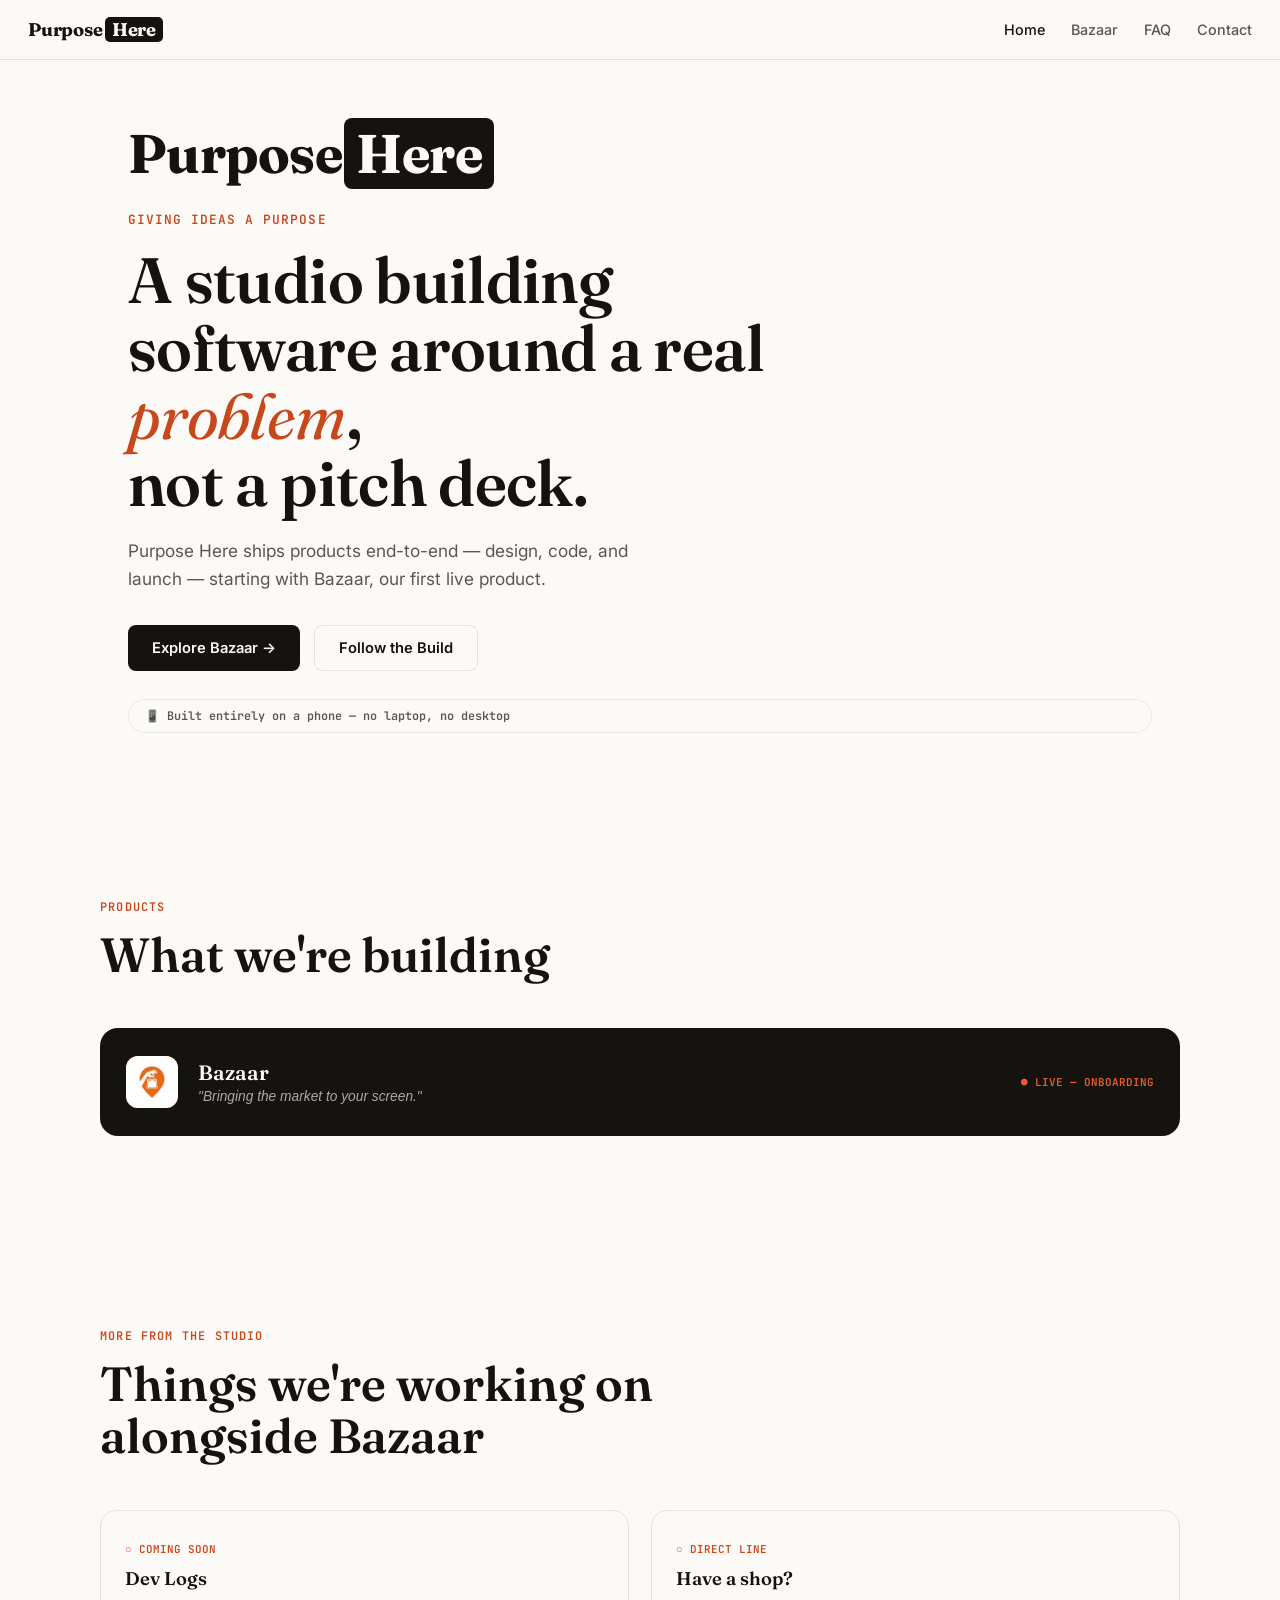
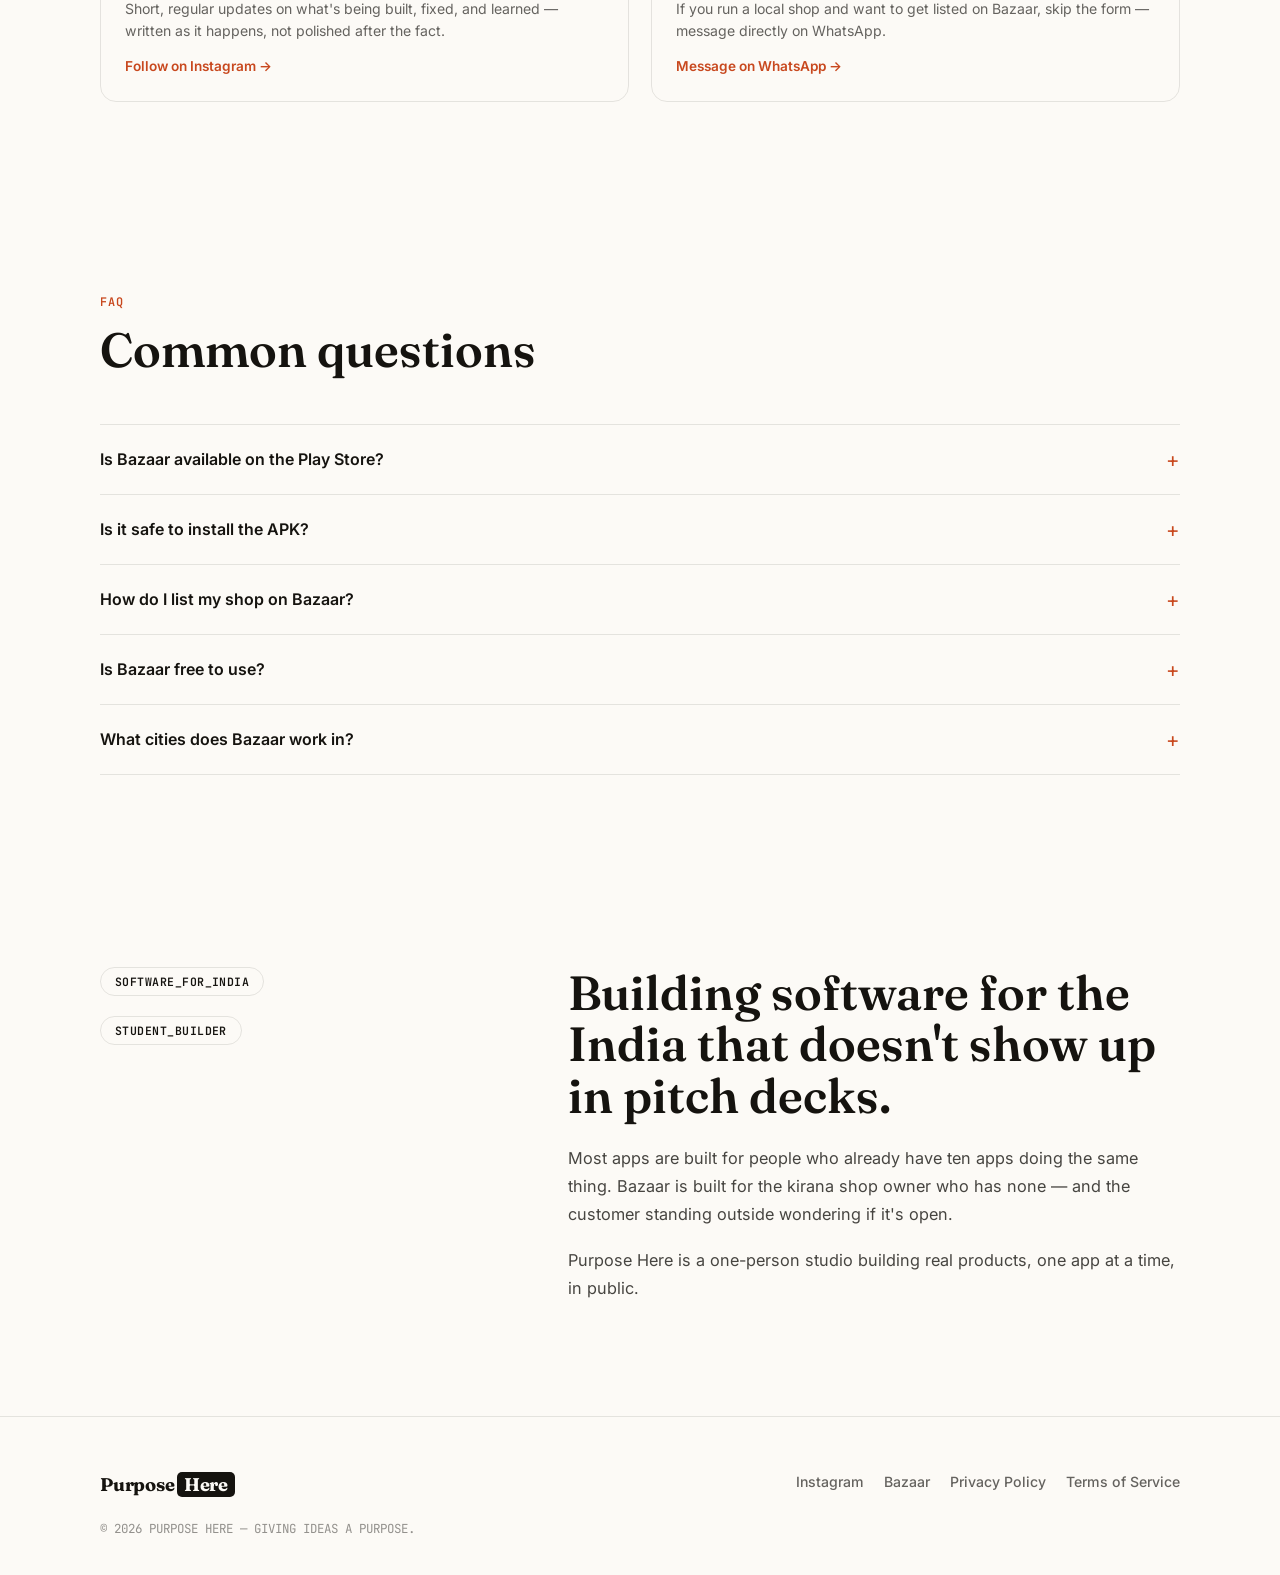
==== commit 993c77ba: "Add files via upload" ====
--- a/index.html
+++ b/index.html
@@ -17,8 +17,8 @@
 <link rel="stylesheet" href="styles.css">
 <style>
   .hero{
-    min-height:92vh; display:flex; flex-direction:column; justify-content:center;
-    padding:130px 28px 60px; max-width:1080px; margin:0 auto; position:relative;
+    min-height:auto; display:flex; flex-direction:column; justify-content:center;
+    padding:120px 28px 70px; max-width:1080px; margin:0 auto; position:relative;
   }
   .hero-banner{
     font-family:'Fraunces',serif; font-weight:700; font-size:clamp(2.2rem,6vw,3.4rem);
@@ -119,7 +119,7 @@
 
     <div style="margin-top:48px; display:flex; flex-direction:column; gap:18px;">
       <a href="bazaar.html" class="product-card">
-        <div class="product-icon">B</div>
+        <div class="product-icon"><img src="icon.png" alt="Bazaar" style="width:100%; height:100%; object-fit:cover; border-radius:12px;"></div>
         <div>
           <h3>Bazaar</h3>
           <div class="tagline">"Bringing the market to your screen."</div>
